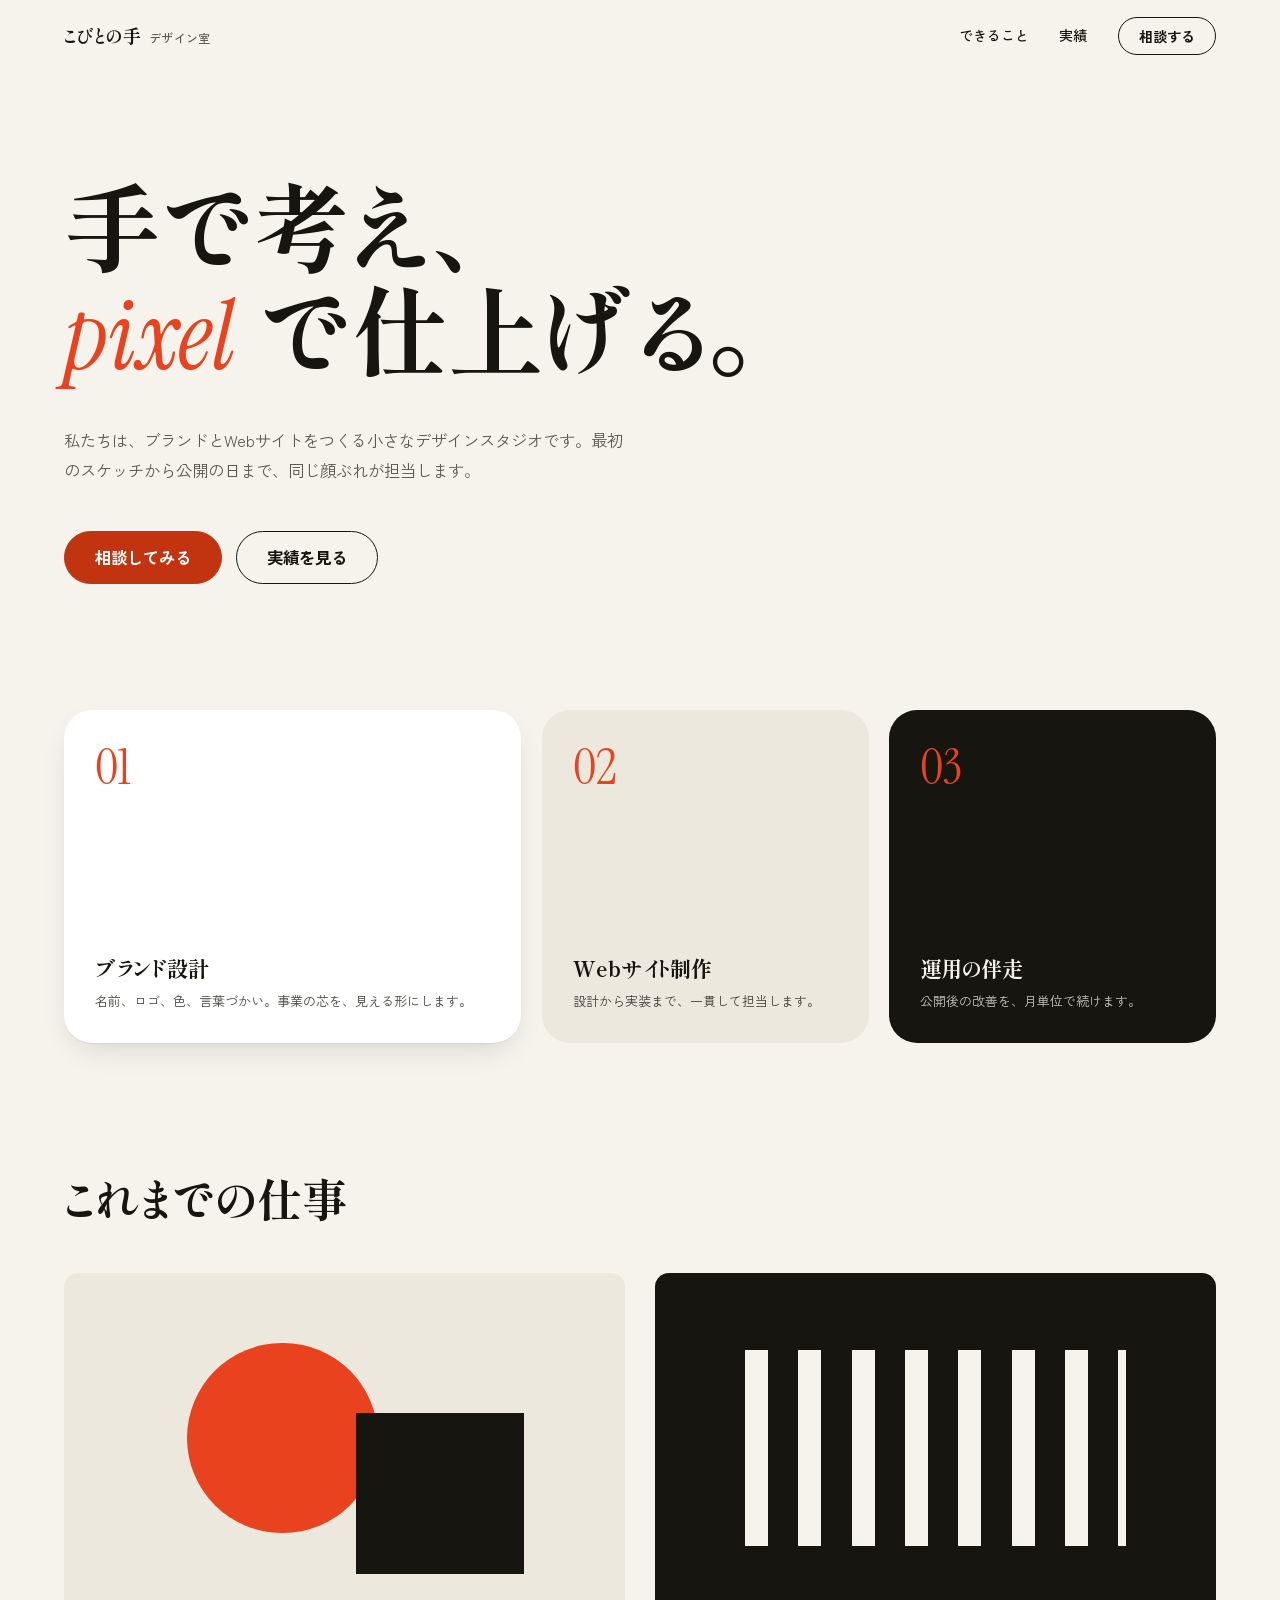
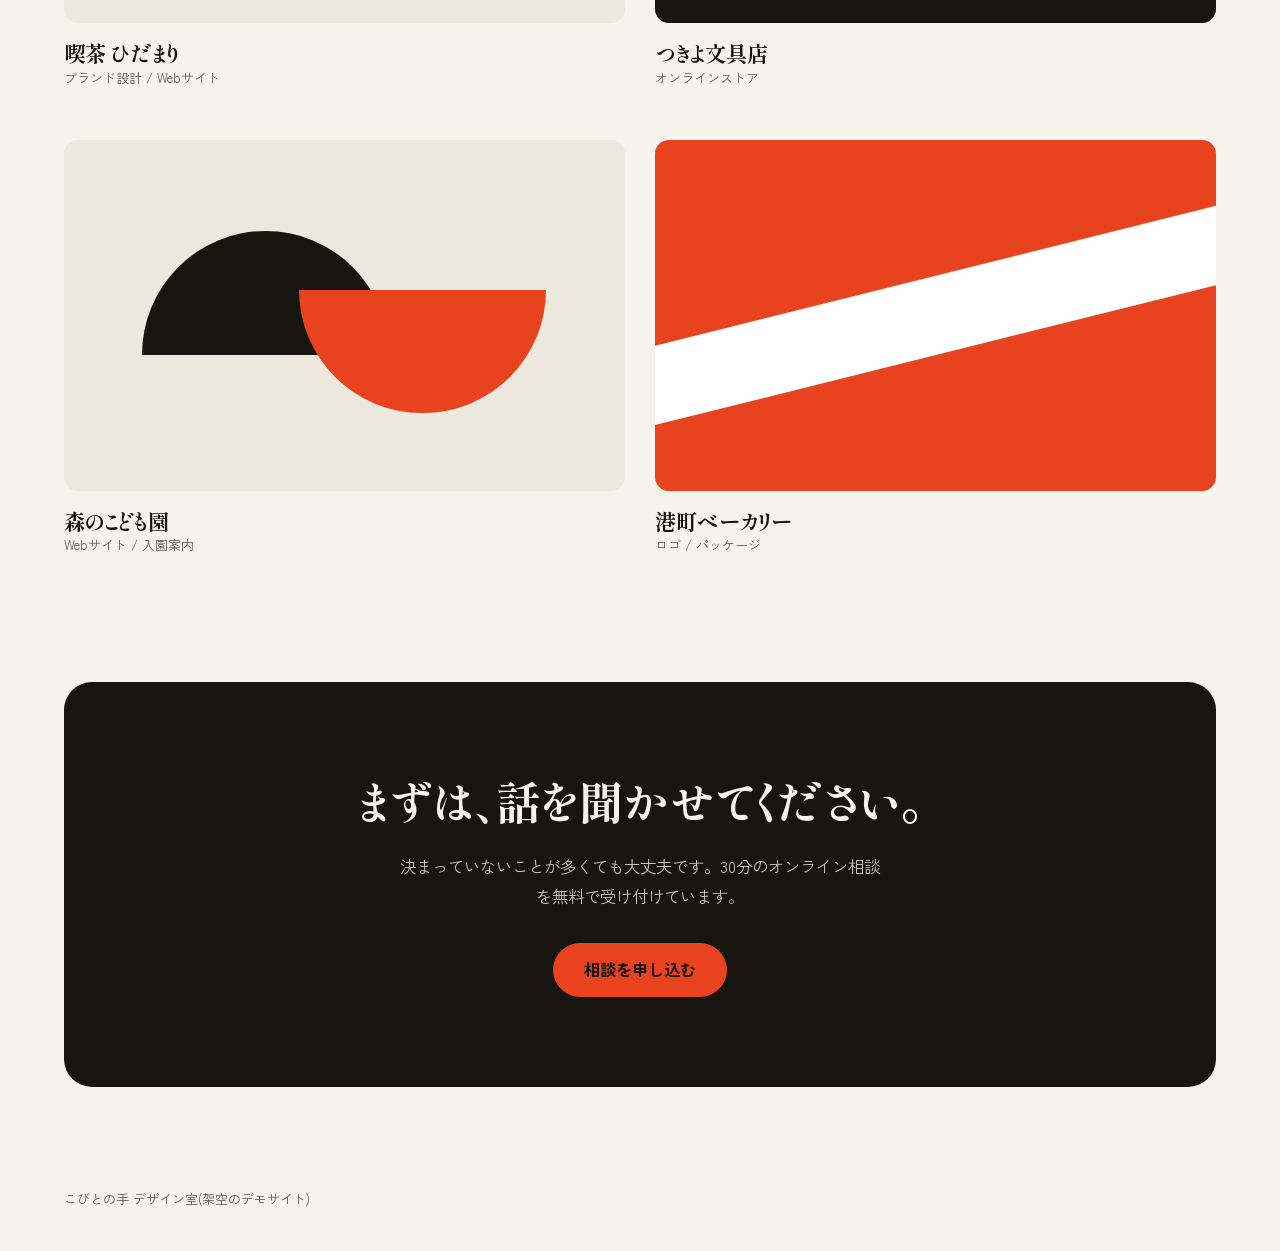
==== index.html @ e852f6d4 "案C フェーズ1・2: スクロールで組み上がる骨格と段階0〜5 - 完成サイトの実物を縮小して制作中の画面として見せる構造(#pin > #frame > #site) - 進行度から状態を計算する " ====
<!doctype html>
<html lang="ja">
<head>
<meta charset="utf-8">
<meta name="viewport" content="width=device-width, initial-scale=1">
<title>こびとの手 デザイン室</title>
<meta name="description" content="ブランドとWebサイトをつくる小さなデザインスタジオ(架空のデモサイト)。">
<script>
  /* 演出を行う環境では、起動までの一瞬に完成形が見えないよう隠す。3 秒で起動しなければ完成形を出す(COM-23) */
  (function () {
    var q = new URLSearchParams(location.search);
    if (q.get('motion') === 'reduce' || matchMedia('(prefers-reduced-motion: reduce)').matches) return;
    var d = document.documentElement;
    d.classList.add('boot');
    setTimeout(function () { d.classList.remove('boot'); }, 3000);
  })();
</script>
<link rel="preconnect" href="https://fonts.googleapis.com">
<link rel="preconnect" href="https://fonts.gstatic.com" crossorigin>
<link rel="stylesheet" href="https://fonts.googleapis.com/css2?family=Instrument+Serif:ital@0;1&family=Shippori+Mincho:wght@500;700&family=Zen+Kaku+Gothic+New:wght@400;500;700&display=swap">
<link rel="stylesheet" href="src/styles/tokens.css">
<link rel="stylesheet" href="src/styles/site.css">
<link rel="stylesheet" href="src/styles/tool.css">
<link rel="stylesheet" href="src/styles/build.css">
</head>
<body data-mode="static" data-theme="c">

<!-- ツール UI の背景(キャンバス)。完成サイトより奥 -->
<div id="tool-bg" aria-hidden="true"></div>

<!-- 完成サイト。演出中はこの実物を縮小して見せる -->
<div id="pin">
  <div id="frame">
    <div id="site">
      <header>
        <div class="wrap s-header" data-key="header">
          <a class="logo" href="#top">こびとの手<span>デザイン室</span></a>
          <nav aria-label="メイン">
            <a href="#features">できること</a>
            <a href="#works">実績</a>
            <a class="btn small" href="#contact">相談する</a>
          </nav>
        </div>
      </header>

      <main id="top">
        <section class="wrap s-hero">
          <h1 data-key="hero-title">手で考え、<br><em>pixel</em> で仕上げる。</h1>
          <p class="lead" data-key="hero-lead">私たちは、ブランドとWebサイトをつくる小さなデザインスタジオです。最初のスケッチから公開の日まで、同じ顔ぶれが担当します。</p>
          <div class="btns" data-key="hero-btns">
            <a class="btn primary" href="#contact">相談してみる</a>
            <a class="btn" href="#works">実績を見る</a>
          </div>
        </section>

        <section class="wrap s-features" id="features" aria-label="できること">
          <article class="card lift" data-key="card-1">
            <span class="num">01</span>
            <div><h2>ブランド設計</h2><p>名前、ロゴ、色、言葉づかい。事業の芯を、見える形にします。</p></div>
          </article>
          <article class="card" data-key="card-2">
            <span class="num">02</span>
            <div><h2>Webサイト制作</h2><p>設計から実装まで、一貫して担当します。</p></div>
          </article>
          <article class="card inv" data-key="card-3">
            <span class="num">03</span>
            <div><h2>運用の伴走</h2><p>公開後の改善を、月単位で続けます。</p></div>
          </article>
        </section>

        <section class="wrap s-works" id="works">
          <h2 class="sec-title" data-key="works-title">これまでの仕事</h2>
          <div class="works">
            <article class="work" data-key="work-1">
              <div class="thumb t1" role="img" aria-label="朱色の円と墨色の四角による図形"></div>
              <h3>喫茶 ひだまり</h3><p>ブランド設計 / Webサイト</p>
            </article>
            <article class="work" data-key="work-2">
              <div class="thumb t2" role="img" aria-label="墨色の地に並んだ紙色の縦線"></div>
              <h3>つきよ文具店</h3><p>オンラインストア</p>
            </article>
            <article class="work" data-key="work-3">
              <div class="thumb t3" role="img" aria-label="紙色の地に重なる二つの半円"></div>
              <h3>森のこども園</h3><p>Webサイト / 入園案内</p>
            </article>
            <article class="work" data-key="work-4">
              <div class="thumb t4" role="img" aria-label="朱色の地に斜めに置かれた白い帯"></div>
              <h3>港町ベーカリー</h3><p>ロゴ / パッケージ</p>
            </article>
          </div>
        </section>

        <section class="wrap s-contact" id="contact">
          <div class="contact" data-key="contact">
            <h2>まずは、話を聞かせてください。</h2>
            <p>決まっていないことが多くても大丈夫です。30分のオンライン相談を無料で受け付けています。</p>
            <a class="btn primary" href="mailto:hello@example.com">相談を申し込む</a>
          </div>
        </section>
      </main>

      <footer>
        <div class="wrap s-footer" data-key="footer">
          <span>こびとの手 デザイン室(架空のデモサイト)</span>
          <button type="button" id="replay">もう一度組み立てる</button>
        </div>
      </footer>
    </div>
  </div>
</div>

<!-- ツール UI。演出中だけ表示。操作と読み上げの対象から外す(COM-31) -->
<div id="tool" aria-hidden="true" inert>
  <div id="t-bar">
    <svg class="ico on" viewBox="0 0 16 16"><path d="M3 2l4 11 1.6-4.4L13 7z"/></svg>
    <svg class="ico" viewBox="0 0 16 16"><rect x="2.5" y="2.5" width="11" height="11" rx="1"/></svg>
    <svg class="ico" viewBox="0 0 16 16"><path d="M3 4h10M8 4v9"/></svg>
    <svg class="ico" viewBox="0 0 16 16"><path d="M3 12c3-8 7-8 10 0"/></svg>
    <span class="file">下書き / <b>トップページ</b></span>
    <span id="t-publish">公開</span>
  </div>
  <div id="t-layers"><p class="ptitle">レイヤー</p><div id="t-layer-list"></div></div>
  <div id="t-props">
    <p class="ptitle" id="t-name">—</p>
    <div class="prop"><span>幅</span><span id="t-w">—</span></div>
    <div class="prop"><span>高さ</span><span id="t-h">—</span></div>
    <div class="prop"><span>X</span><span id="t-x">—</span></div>
    <div class="prop"><span>Y</span><span id="t-y">—</span></div>
    <div class="prop"><span>塗り</span><span><i class="chip" id="t-chip"></i><span id="t-fill">—</span></span></div>
    <div class="prop"><span>角丸</span><span id="t-radius">—</span></div>
  </div>
  <div id="t-overlay">
    <span id="t-fname">トップページ</span>
    <div id="t-sel"><i class="h"></i><i class="h"></i><i class="h"></i><i class="h"></i><b id="t-dim"></b></div>
    <div id="t-pin"><span>ボタンをもう少し大きく</span></div>
  </div>
</div>

<!-- 進行の表示とスキップ。ここだけは演出中も操作できる -->
<div id="controls">
  <div class="ind" aria-hidden="true">
    <ol><li data-seg></li><li data-seg></li><li data-seg></li><li data-seg></li><li data-seg></li><li data-seg></li></ol>
    <span id="stage-name"></span>
  </div>
  <button type="button" id="skip">完成形を見る</button>
</div>

<script src="libs/gsap.min.js"></script>
<script src="libs/ScrollTrigger.min.js"></script>
<script type="module" src="src/main.js"></script>
</body>
</html>
---- src/styles/tokens.css ----
/* デザイントークン(SPEC-20)
 * 共通の値は :root、案ごとの値は [data-theme] に置く。
 * コントラスト比は SPEC-20 の表を参照。値を変えたら表も計算し直すこと。
 */
:root {
  /* 余白: 4px 刻み */
  --sp-1: 4px;  --sp-2: 8px;  --sp-3: 12px; --sp-4: 16px;
  --sp-6: 24px; --sp-8: 32px; --sp-12: 48px; --sp-16: 64px; --sp-24: 96px;

  /* 文字の大きさ: 画面幅 375px〜1440px の間で連続的に変わる */
  --fs-display: clamp(2.75rem, 1.4rem + 5.8vw, 6.5rem);
  --fs-h2:      clamp(1.75rem, 1.3rem + 1.9vw, 3rem);
  --fs-h3:      clamp(1.125rem, 1.05rem + 0.35vw, 1.375rem);
  --fs-body:    clamp(0.9375rem, 0.9rem + 0.16vw, 1.0625rem);
  --fs-small:   0.8125rem;
  --fs-tool:    0.75rem;      /* ツール UI は固定 12px */

  --lh-display: 1.08;
  --lh-heading: 1.3;
  --lh-body:    1.85;         /* 日本語の本文向けに広め */

  /* 動き */
  --dur-snap:    0.18s;       /* 選択枠、行の追加など、ツールの反応 */
  --dur-apply:   0.32s;       /* 色や配置が反映されるとき */
  --dur-publish: 0.9s;        /* 公開の切り替え(時間で動かす場合の目安) */
  --ease-snap:    cubic-bezier(0.2, 0.9, 0.3, 1);
  --ease-apply:   cubic-bezier(0.3, 0.7, 0.2, 1);
  --ease-publish: cubic-bezier(0.7, 0, 0.2, 1);

  /* カーソルの色(案 C のカーソル 3 人。白文字のラベルで 4.5:1 以上) */
  --cursor-a: #D63A18;
  --cursor-b: #2747F5;
  --cursor-c: #0B7F58;

  --font-tool: system-ui, -apple-system, "Hiragino Sans", "Noto Sans JP", sans-serif;
}

/* 案 C: 架空のデザインスタジオ。温かい紙の白 + 墨 + 朱 */
[data-theme="c"] {
  --paper:        #F6F3EC;
  --paper-2:      #ECE8DD;    /* カードなど一段沈めた面 */
  --ink:          #16150F;
  --ink-2:        #5C594F;    /* 補足の文字 */
  --line:         #DCD7CA;
  --accent:       #E8421F;    /* 図形と特大の文字専用(紙の上で 3.6:1) */
  --accent-text:  #C2330F;    /* 通常サイズの文字とボタンの地(5.0:1) */
  --on-accent:    #FFFFFF;

  --radius-s: 6px; --radius-m: 14px; --radius-l: 28px;
  --shadow-card: 0 1px 0 rgba(22, 21, 15, 0.06), 0 12px 32px -12px rgba(22, 21, 15, 0.18);

  --font-display-latin: "Instrument Serif", "Shippori Mincho", serif;
  --font-display: "Shippori Mincho", "Hiragino Mincho ProN", "Yu Mincho", serif;
  --font-body: "Zen Kaku Gothic New", "Hiragino Sans", "Yu Gothic", "Noto Sans JP", sans-serif;

  /* ツール UI(デザインツール風): 明るい中立色。完成サイトの紙色より冷たくして区別する */
  --tool-canvas:  #E7E6E2;
  --tool-dot:     #CFCDC6;
  --tool-panel:   #FFFFFF;
  --tool-line:    #E4E2DC;
  --tool-text:    #2B2A26;
  --tool-text-2:  #6B685F;
  --tool-select:  #2747F5;    /* 選択枠 */
}

/* 案 D+E: 架空の開発会社。冷たい白 + 墨 + コバルト。エディタは暗色 */
[data-theme="de"] {
  --paper:        #F4F6F8;
  --paper-2:      #E8ECF0;
  --ink:          #0E1116;
  --ink-2:        #535B66;
  --line:         #D5DAE0;
  --accent:       #2747F5;    /* 紙の上で 5.9:1。文字にも使える */
  --accent-text:  #2747F5;
  --on-accent:    #FFFFFF;
  --signal:       #C6F432;    /* 暗い面の上の強調専用 */

  --radius-s: 4px; --radius-m: 10px; --radius-l: 20px;
  --shadow-card: 0 0 0 1px rgba(14, 17, 22, 0.06), 0 16px 40px -16px rgba(14, 17, 22, 0.22);

  --font-display-latin: "IBM Plex Sans JP", "Hiragino Sans", sans-serif;
  --font-display: "IBM Plex Sans JP", "Hiragino Sans", "Yu Gothic", "Noto Sans JP", sans-serif;
  --font-body: "IBM Plex Sans JP", "Hiragino Sans", "Yu Gothic", "Noto Sans JP", sans-serif;
  --font-mono: "IBM Plex Mono", ui-monospace, "SF Mono", Menlo, monospace;

  /* ツール UI(チャットとエディタ): 暗色 */
  --tool-canvas:  #0A0C10;
  --tool-panel:   #161A21;    /* チャット */
  --tool-editor:  #0F1217;    /* エディタ */
  --tool-line:    #252B35;
  --tool-text:    #D7DCE3;
  --tool-text-2:  #8792A0;
  --tool-lineno:  #5B6470;    /* 行番号(装飾扱い) */

  /* コードの色分け(エディタの地の上ですべて 4.5:1 以上) */
  --syn-selector: #E7C9FF;
  --syn-property: #8FB8FF;
  --syn-value:    #C6F432;
  --syn-tag:      #FF8A70;
  --syn-punct:    #9AA4B1;
  --syn-comment:  #8792A0;
}
---- src/styles/site.css ----
/* 完成サイトの見た目(SPEC-20 4.1、6 章)。演出のための指定はここに書かない → build.css */
*, *::before, *::after { box-sizing: border-box; }
html { overflow-x: clip; -webkit-text-size-adjust: 100%; }
body { margin: 0; background: var(--paper); }
html.boot body[data-mode="static"] { visibility: hidden; }

#site {
  background: var(--paper);
  color: var(--ink);
  font-family: var(--font-body);
  font-size: var(--fs-body);
  line-height: var(--lh-body);
  font-feature-settings: "palt";
  overflow: hidden;
}
#site h1, #site h2, #site h3, #site p { margin: 0; }
#site a { color: inherit; text-decoration: none; }
.wrap { max-width: 1280px; margin: 0 auto; padding-inline: clamp(20px, 5vw, 72px); }

/* ヘッダー */
.s-header { display: flex; justify-content: space-between; align-items: center; height: 72px; }
.logo { font-family: var(--font-display); font-weight: 700; font-size: 1.125rem; letter-spacing: 0.02em; }
.logo span { font-family: var(--font-body); font-weight: 500; font-size: 0.75rem; margin-left: 0.6em; color: var(--ink-2); }
.s-header nav { display: flex; align-items: center; gap: clamp(16px, 2.4vw, 36px); font-size: 0.875rem; font-weight: 500; }

/* ボタン */
.btn {
  display: inline-flex; align-items: center; justify-content: center;
  font-family: var(--font-body); font-weight: 700; font-size: var(--fs-body); line-height: 1.2;
  padding: 16px 30px; border-radius: 999px; border: 1.5px solid var(--ink);
  background: transparent; color: var(--ink);
  transition: transform var(--dur-snap) var(--ease-snap), background-color var(--dur-snap), color var(--dur-snap);
}
.btn:hover { transform: translateY(-2px); background: var(--ink); color: var(--paper); }
#site .btn.primary { background: var(--accent-text); border-color: var(--accent-text); color: var(--on-accent); }
#site .btn.primary:hover { background: var(--ink); border-color: var(--ink); }
.btn.small { padding: 10px 20px; font-size: 0.875rem; }
#site a:focus-visible, #site button:focus-visible, #controls button:focus-visible { outline: 3px solid var(--accent); outline-offset: 3px; }

/* ヒーロー */
.s-hero { padding-top: clamp(56px, 11vh, 128px); padding-bottom: clamp(72px, 14vh, 160px); }
.s-hero h1 {
  font-family: var(--font-display); font-weight: 700;
  font-size: var(--fs-display); line-height: var(--lh-display); letter-spacing: -0.01em;
  width: fit-content; max-width: 100%;
}
.s-hero h1 em { font-family: var(--font-display-latin); font-style: italic; font-weight: 400; color: var(--accent); letter-spacing: 0; }
.lead { max-width: 34em; margin-top: clamp(24px, 4vh, 40px) !important; color: var(--ink-2); }
.btns { display: flex; flex-wrap: wrap; gap: 14px; margin-top: clamp(28px, 5vh, 48px); width: fit-content; }

/* 特徴カード: 幅をそろえない箱詰め */
.s-features { display: grid; grid-template-columns: 1.4fr 1fr 1fr; gap: clamp(12px, 1.6vw, 24px); }
.card {
  background: var(--paper-2); border-radius: var(--radius-l);
  padding: clamp(22px, 2.4vw, 36px); min-height: clamp(220px, 26vw, 340px);
  display: flex; flex-direction: column; justify-content: space-between; gap: 32px;
}
.card.lift { background: #FFFFFF; box-shadow: var(--shadow-card); }
.card.inv { background: var(--ink); color: var(--paper); }
.card h2 { font-family: var(--font-display); font-weight: 700; font-size: var(--fs-h3); line-height: var(--lh-heading); margin-bottom: 8px !important; }
.card p { font-size: var(--fs-small); line-height: 1.75; opacity: 0.78; }
.num { font-family: var(--font-display-latin); font-size: clamp(2.5rem, 4vw, 4rem); line-height: 1; color: var(--accent); }

/* 実績 */
.s-works { padding-top: clamp(88px, 14vh, 168px); }
.sec-title { font-family: var(--font-display); font-weight: 700; font-size: var(--fs-h2); line-height: var(--lh-heading); width: fit-content; }
.works { display: grid; grid-template-columns: 1fr 1fr; gap: clamp(28px, 4vw, 56px) clamp(16px, 2.4vw, 32px); margin-top: clamp(28px, 5vh, 56px); }
.work h3 { font-family: var(--font-display); font-weight: 700; font-size: var(--fs-h3); line-height: var(--lh-heading); margin-top: 16px !important; }
.work p { font-size: var(--fs-small); color: var(--ink-2); line-height: 1.7; }
.thumb { aspect-ratio: 16 / 10; border-radius: var(--radius-m); position: relative; overflow: hidden; background: var(--paper-2); }
.thumb::before, .thumb::after { content: ""; position: absolute; }
.t1::before { width: 34%; aspect-ratio: 1; border-radius: 50%; background: var(--accent); left: 22%; top: 20%; }
.t1::after { width: 30%; height: 46%; background: var(--ink); right: 18%; bottom: 14%; }
.t2 { background: var(--ink); }
.t2::before { inset: 22% 16%; background: repeating-linear-gradient(90deg, var(--paper) 0 6%, transparent 6% 14%); }
.t3::before { width: 44%; aspect-ratio: 2 / 1; border-radius: 999px 999px 0 0; background: var(--ink); left: 14%; top: 26%; }
.t3::after { width: 44%; aspect-ratio: 2 / 1; border-radius: 0 0 999px 999px; background: var(--accent); right: 14%; bottom: 22%; }
.t4 { background: var(--accent); }
.t4::before { width: 130%; height: 22%; background: #FFFFFF; left: -15%; top: 39%; transform: rotate(-14deg); }

/* 問い合わせ */
.s-contact { padding-top: clamp(88px, 14vh, 168px); padding-bottom: clamp(48px, 8vh, 96px); }
.contact {
  background: var(--ink); color: var(--paper); border-radius: var(--radius-l);
  padding: clamp(40px, 7vw, 104px) clamp(24px, 5vw, 80px);
  display: flex; flex-direction: column; align-items: center; text-align: center; gap: 20px;
}
.contact h2 { font-family: var(--font-display); font-weight: 700; font-size: var(--fs-h2); line-height: var(--lh-heading); }
.contact p { max-width: 30em; opacity: 0.78; }
#site .contact .btn.primary { margin-top: 12px; background: var(--accent); border-color: var(--accent); color: var(--ink); }
#site .contact .btn.primary:hover { background: var(--paper); border-color: var(--paper); }

/* フッター */
.s-footer { display: flex; justify-content: space-between; align-items: center; gap: 16px; flex-wrap: wrap; padding-block: 28px 40px; font-size: var(--fs-small); color: var(--ink-2); }
#replay { font: inherit; font-weight: 700; color: var(--ink); background: none; border: 0; border-bottom: 1.5px solid var(--ink); padding: 2px 0; cursor: pointer; }
body[data-mode="static"] #replay { display: none; }

@media (max-width: 767px) {
  .s-header nav a:not(.btn) { display: none; }
  .logo span { display: none; }
  .s-features { grid-template-columns: 1fr; }
  .card { min-height: 180px; }
  .works { grid-template-columns: 1fr; }
  .btn { padding: 14px 24px; }
}
@media (prefers-reduced-motion: reduce) { .btn { transition: none; } .btn:hover { transform: none; } }
---- src/styles/tool.css ----
/* ツール UI(デザインツール風)と、進行の表示。SPEC-20 4.1 */
#tool, #tool-bg { display: none; }
body[data-mode="build"] #tool, body[data-mode="build"] #tool-bg { display: block; }

#tool-bg {
  position: fixed; inset: 0; z-index: 0;
  background-color: var(--tool-canvas);
  background-image: radial-gradient(var(--tool-dot) 1px, transparent 1px);
  background-size: 16px 16px;
}
#tool {
  --tl: 200px; --tr: 220px; --tb: 44px;
  position: fixed; inset: 0; z-index: 2; pointer-events: none;
  font-family: var(--font-tool); font-size: var(--fs-tool); line-height: 1.5; color: var(--tool-text);
}
#t-bar {
  position: absolute; left: 0; right: 0; top: 0; height: var(--tb);
  background: var(--tool-panel); border-bottom: 1px solid var(--tool-line);
  display: flex; align-items: center; gap: 14px; padding: 0 12px; will-change: transform;
}
#t-bar .ico { width: 16px; height: 16px; stroke: var(--tool-text-2); fill: none; stroke-width: 1.5; flex: none; }
#t-bar .ico.on { stroke: var(--tool-select); }
#t-bar .file { margin: 0 auto; color: var(--tool-text-2); white-space: nowrap; }
#t-bar .file b { color: var(--tool-text); font-weight: 600; }
#t-publish {
  background: var(--tool-select); color: #fff; border-radius: 6px; padding: 5px 14px; font-weight: 600; white-space: nowrap;
  transition: transform var(--dur-snap) var(--ease-snap), background-color var(--dur-snap);
}
#t-publish.pressed { transform: scale(0.92); background: #1B34C4; }

#t-layers, #t-props {
  position: absolute; top: var(--tb); bottom: 0; background: var(--tool-panel); padding: 14px 12px; will-change: transform;
}
#t-layers { left: 0; width: var(--tl); border-right: 1px solid var(--tool-line); }
#t-props { right: 0; width: var(--tr); border-left: 1px solid var(--tool-line); }
.ptitle { color: var(--tool-text-2); font-size: 11px; margin: 0 0 8px; }
#t-name { color: var(--tool-text); font-weight: 600; font-size: 12px; }
.layer { padding: 5px 8px; border-radius: 4px; display: flex; gap: 7px; align-items: center; white-space: nowrap; }
.layer[hidden] { display: none; }
.layer::before { content: ""; width: 9px; height: 9px; border: 1.5px solid currentColor; border-radius: 2px; opacity: 0.55; flex: none; }
.layer.in { padding-left: 24px; }
.layer.sel { background: color-mix(in srgb, var(--tool-select) 12%, transparent); color: var(--tool-select); font-weight: 600; }
.prop { display: flex; justify-content: space-between; padding: 6px 0; border-bottom: 1px solid var(--tool-line); font-variant-numeric: tabular-nums; }
.prop > span:first-child { color: var(--tool-text-2); }
.chip { display: inline-block; width: 10px; height: 10px; border-radius: 2px; vertical-align: -1px; margin-right: 6px; box-shadow: 0 0 0 1px rgba(0, 0, 0, 0.12); }

#t-overlay { position: absolute; inset: 0; overflow: hidden; }
#t-fname { position: absolute; left: 0; top: 0; color: var(--tool-text-2); font-size: 11px; white-space: nowrap; will-change: transform; }
#t-sel { position: absolute; left: 0; top: 0; border: 1.5px solid var(--tool-select); visibility: hidden; will-change: transform, width, height; }
#t-sel .h { position: absolute; width: 7px; height: 7px; background: #fff; border: 1.5px solid var(--tool-select); }
#t-sel .h:nth-child(1) { left: -4.5px; top: -4.5px; }   #t-sel .h:nth-child(2) { right: -4.5px; top: -4.5px; }
#t-sel .h:nth-child(3) { left: -4.5px; bottom: -4.5px; } #t-sel .h:nth-child(4) { right: -4.5px; bottom: -4.5px; }
#t-dim {
  position: absolute; left: 50%; top: calc(100% + 7px); transform: translateX(-50%);
  background: var(--tool-select); color: #fff; font-weight: 600; font-size: 10px; padding: 2px 6px; border-radius: 3px; white-space: nowrap;
  font-variant-numeric: tabular-nums;
}

/* コメントピン(段階 4) */
#t-pin {
  position: absolute; left: 0; top: 0; width: 26px; height: 26px; border-radius: 50% 50% 50% 4px;
  background: #F2B705; box-shadow: 0 4px 12px -4px rgba(0, 0, 0, 0.4);
  opacity: 0; transition: opacity var(--dur-snap), background-color var(--dur-apply);
}
#t-pin span {
  position: absolute; left: 32px; top: -2px; background: #fff; color: var(--tool-text); padding: 6px 10px; border-radius: 8px;
  white-space: nowrap; box-shadow: 0 6px 20px -8px rgba(0, 0, 0, 0.35); transition: opacity var(--dur-snap);
}
#t-pin.on { opacity: 1; }
#t-pin.resolved { background: var(--cursor-c); }
#t-pin.resolved span { opacity: 0; }

/* カーソル */
.cur { position: absolute; left: 0; top: 0; color: var(--c); will-change: transform; visibility: hidden; }
.cur .arrow { width: 18px; height: 18px; fill: var(--c); stroke: #fff; stroke-width: 1.2; display: block; }
.cur .name {
  position: absolute; left: 14px; top: 14px; background: var(--c); color: #fff; font-weight: 600; font-size: 11px;
  padding: 3px 8px; border-radius: 3px 10px 10px 10px; white-space: nowrap;
}

/* 進行の表示とスキップ */
#controls {
  position: fixed; left: 50%; bottom: 18px; z-index: 3; transform: translateX(-50%);
  display: none; align-items: center; gap: 14px;
  background: rgba(22, 21, 15, 0.92); color: #F6F3EC; border-radius: 999px; padding: 8px 8px 8px 18px;
  font-family: var(--font-tool); font-size: 12px; line-height: 1.4; white-space: nowrap;
  box-shadow: 0 10px 30px -10px rgba(0, 0, 0, 0.5);
}
body[data-mode="build"] #controls { display: flex; }
#controls .ind { display: flex; align-items: center; gap: 12px; }
#controls ol { display: flex; gap: 4px; list-style: none; margin: 0; padding: 0; }
#controls li { width: 22px; height: 4px; border-radius: 2px; background: rgba(246, 243, 236, 0.25); overflow: hidden; position: relative; }
#controls li::after { content: ""; position: absolute; inset: 0; background: #F6F3EC; transform-origin: 0 50%; transform: scaleX(var(--f, 0)); }
#stage-name { min-width: 5.5em; }
#skip {
  font: inherit; font-weight: 700; color: #16150F; background: #F6F3EC; border: 0; border-radius: 999px; padding: 8px 16px; cursor: pointer;
}
#skip:hover { background: #fff; }

@media (max-width: 1023px) { #tool { --tl: 164px; --tr: 184px; } }
@media (max-width: 767px) {
  #tool { --tl: 0px; --tr: 0px; }
  #t-layers, #t-props { display: none; }
  #t-bar .ico:not(.on) { display: none; }
  #controls { bottom: 12px; gap: 10px; padding-left: 14px; }
  #controls li { width: 14px; }
}
---- src/styles/build.css ----
/* 演出中(body[data-mode="build"])だけ有効な指定。
 * 完成サイトの各要素は data-b で「どこまで組み上がったか」を持つ(SPEC-11 5 章)。
 *   hidden → box(灰色の箱) → text(文字) → color(色と画像) → final(角丸と影)
 * ここの色と角丸の値は src/c/state.js の定数(WF, WF2, INK, 角丸 3px)と一致させること(C-03)。
 */
body[data-mode="build"] { background: var(--tool-canvas); }
body[data-mode="build"] #pin { position: relative; z-index: 1; }
body[data-mode="build"] #frame {
  transform-origin: 0 0; will-change: transform;
  box-shadow: 0 0 0 1px rgba(0, 0, 0, 0.07), 0 30px 80px -30px rgba(0, 0, 0, 0.35);
}
body[data-mode="build"] #site { pointer-events: none; }   /* 公開まではリンクを押せない */

body[data-mode="build"] #site [data-key],
body[data-mode="build"] #site [data-key] * {
  transition: background-color var(--dur-apply) var(--ease-apply), color var(--dur-apply) var(--ease-apply),
    border-color var(--dur-apply) var(--ease-apply), border-radius var(--dur-apply) var(--ease-apply),
    box-shadow var(--dur-apply) var(--ease-apply), opacity var(--dur-snap) linear;
}

/* hidden: まだ置かれていない */
body[data-mode="build"] #site [data-b="hidden"] { visibility: hidden; }

/* box: 灰色の箱。--b で左上から右下へ広がる */
body[data-mode="build"] #site [data-b="box"] {
  background: #DAD7CF !important; color: transparent !important; border-color: transparent !important;
  border-radius: 3px !important; box-shadow: none !important;
  clip-path: inset(0 calc((1 - var(--b, 1)) * 100%) calc((1 - var(--b, 1)) * 100%) 0);
}
body[data-mode="build"] #site [data-b="box"] * { visibility: hidden !important; }

/* text: 文字が入る。色と角丸はまだ */
body[data-mode="build"] #site [data-b="text"] {
  color: #16150F !important; border-radius: 3px !important; box-shadow: none !important;
}
body[data-mode="build"] #site [data-b="text"]:not([data-surface]) { background: transparent !important; }
body[data-mode="build"] #site [data-b="text"][data-surface] { background: #E6E3DB !important; }
body[data-mode="build"] #site [data-b="text"] *:not(.ch) { color: inherit !important; opacity: 1 !important; }
body[data-mode="build"] #site [data-b="text"] .ch { color: inherit !important; }
body[data-mode="build"] #site [data-b="text"] .btn { background: #DAD7CF !important; border-color: transparent !important; border-radius: 3px !important; }
body[data-mode="build"] #site [data-b="text"] .thumb {
  border-radius: 3px !important;
  background: linear-gradient(to top right, transparent calc(50% - 1px), #C4C0B5 50%, transparent calc(50% + 1px)), #E6E3DB !important;
}
body[data-mode="build"] #site [data-b="text"] .thumb::before,
body[data-mode="build"] #site [data-b="text"] .thumb::after { opacity: 0; }

/* color: 色と画像が入る。角丸と影はまだ */
body[data-mode="build"] #site [data-b="color"],
body[data-mode="build"] #site [data-b="color"] .btn,
body[data-mode="build"] #site [data-b="color"] .thumb { border-radius: 3px !important; box-shadow: none !important; }

/* 見出しの 1 文字ずつの表示(C-11) */
body[data-mode="build"] #site .ch.off { opacity: 0; }
body[data-mode="build"] #site .ch { transition: none; }
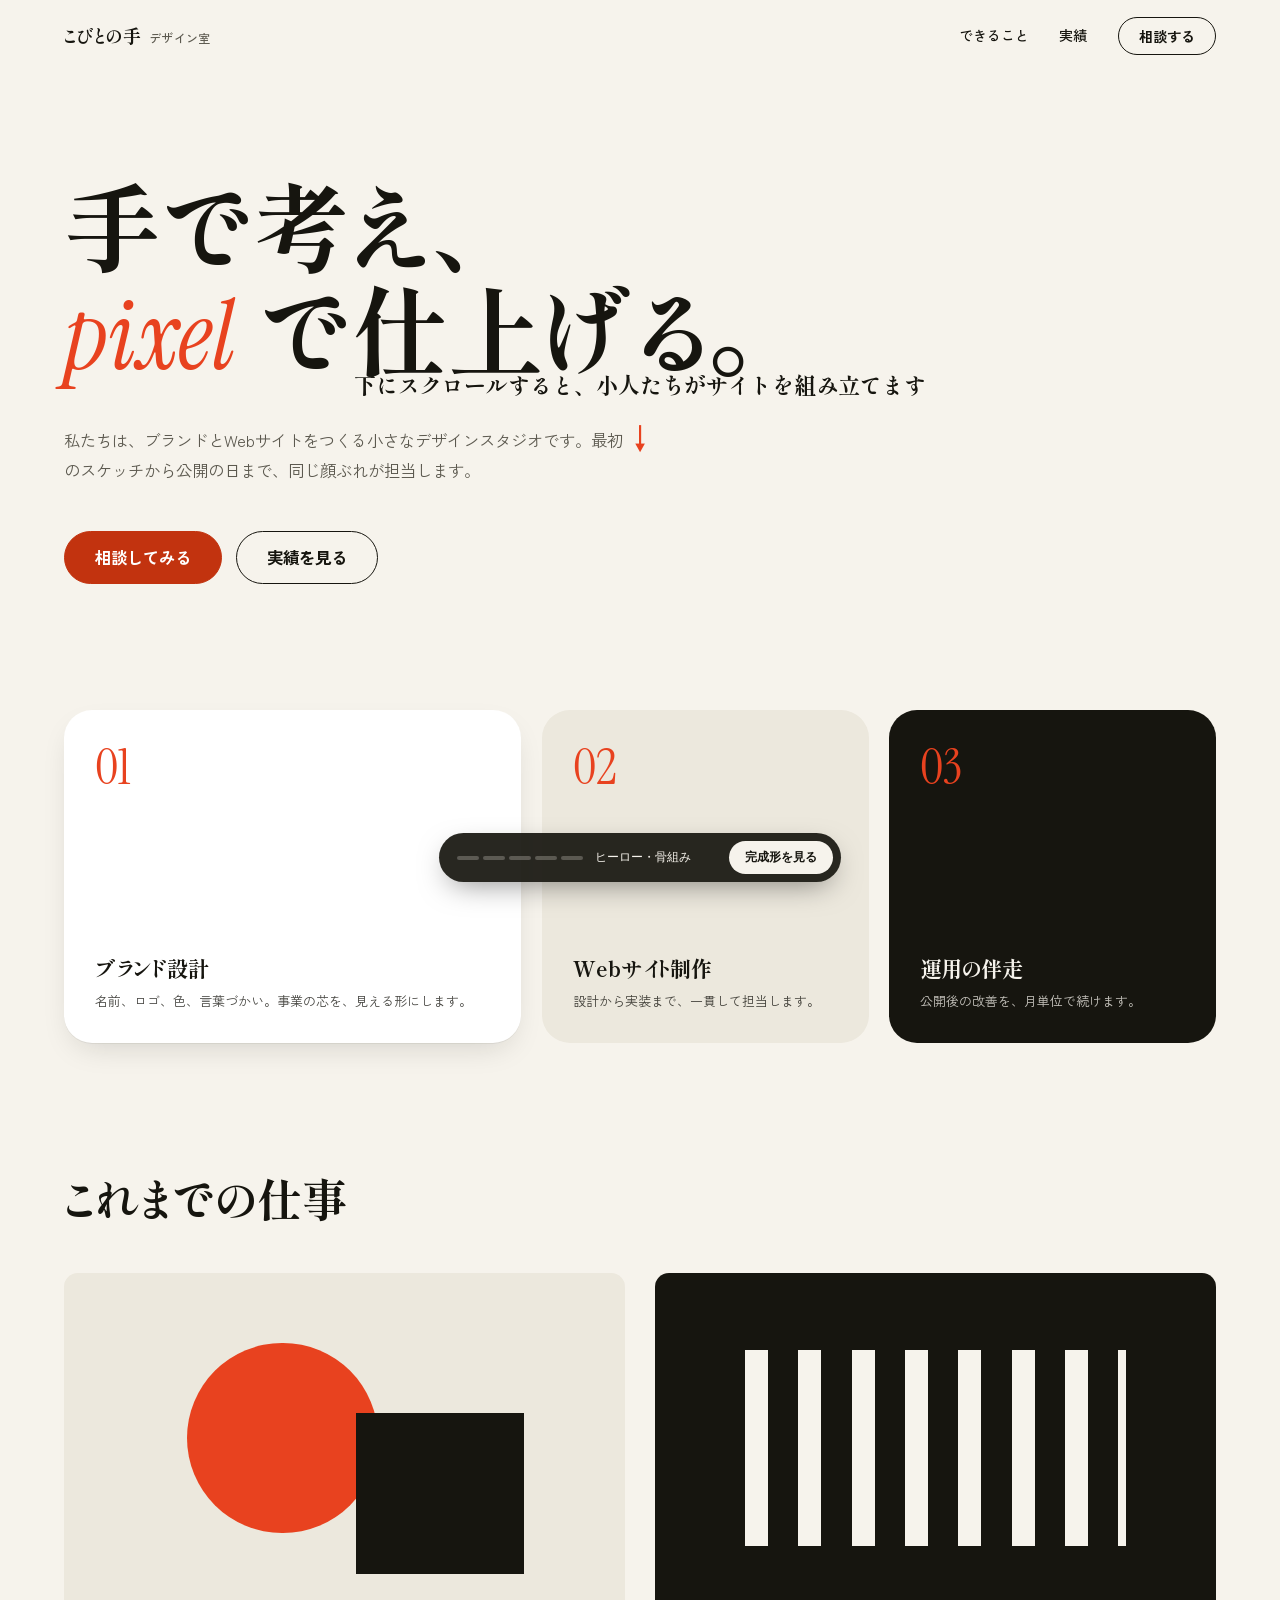
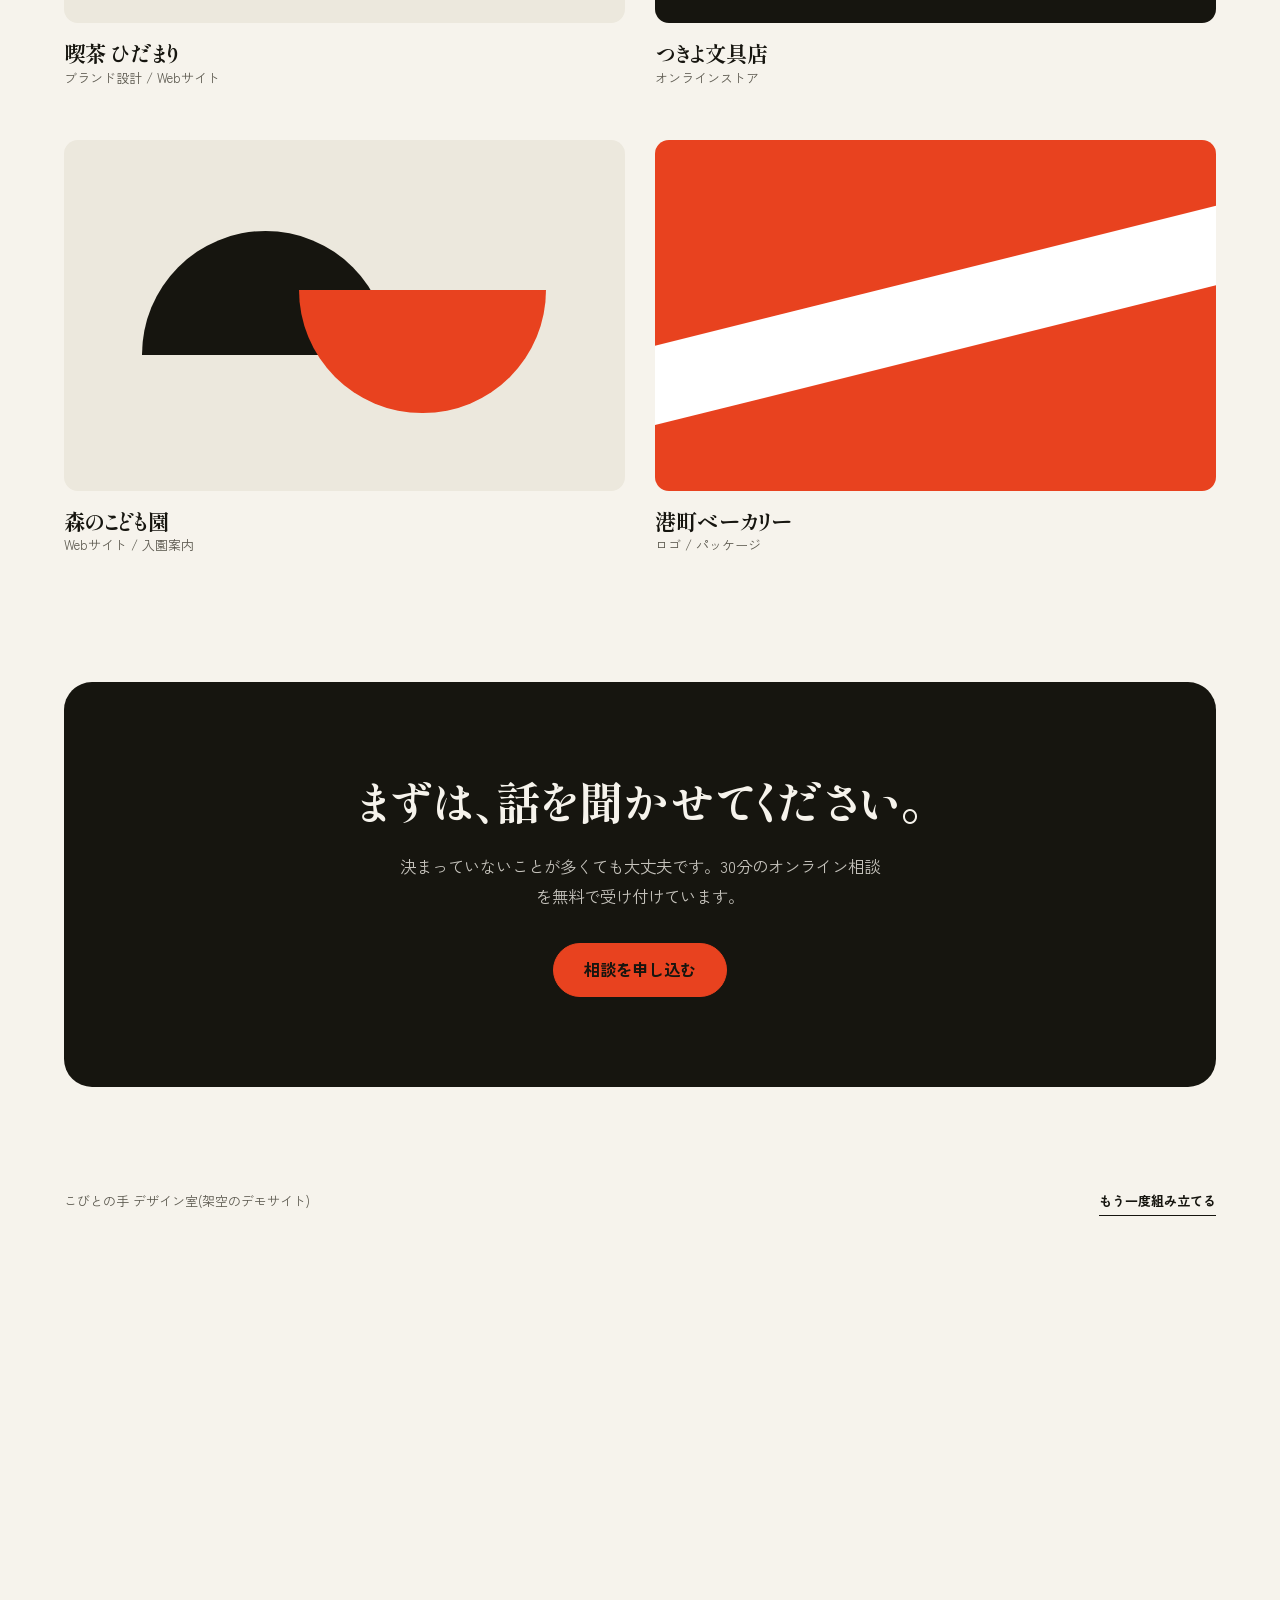
==== commit dc0f2984: "セクション固定方式に作り直し(SPEC-03) ページ全体を縮小して全セクションをまとめて進める方式は、段階ごとに ページを上下に往復する必要があった。セクションが画面に来たらページの 動きを止め、そ" ====
--- a/index.html
+++ b/index.html
@@ -4,6 +4,7 @@
 <meta charset="utf-8">
 <meta name="viewport" content="width=device-width, initial-scale=1">
 <title>こびとの手 デザイン室</title>
+<link rel="icon" href="data:image/svg+xml,%3Csvg xmlns='http://www.w3.org/2000/svg' viewBox='0 0 32 32'%3E%3Crect width='32' height='32' rx='7' fill='%2316150F'/%3E%3Ccircle cx='16' cy='18' r='7' fill='%23F6F3EC'/%3E%3Cpath d='M8 17a8 8 0 0 1 16 0z' fill='%23E8421F'/%3E%3C/svg%3E">
 <meta name="description" content="ブランドとWebサイトをつくる小さなデザインスタジオ(架空のデモサイト)。">
 <script>
   /* 演出を行う環境では、起動までの一瞬に完成形が見えないよう隠す。3 秒で起動しなければ完成形を出す(COM-23) */
@@ -20,15 +21,12 @@
 <link rel="stylesheet" href="https://fonts.googleapis.com/css2?family=Instrument+Serif:ital@0;1&family=Shippori+Mincho:wght@500;700&family=Zen+Kaku+Gothic+New:wght@400;500;700&display=swap">
 <link rel="stylesheet" href="src/styles/tokens.css">
 <link rel="stylesheet" href="src/styles/site.css">
-<link rel="stylesheet" href="src/styles/tool.css">
+<link rel="stylesheet" href="src/styles/ui.css">
 <link rel="stylesheet" href="src/styles/build.css">
 </head>
 <body data-mode="static" data-theme="c">
 
-<!-- ツール UI の背景(キャンバス)。完成サイトより奥 -->
-<div id="tool-bg" aria-hidden="true"></div>
-
-<!-- 完成サイト。演出中はこの実物を縮小して見せる -->
+<!-- 完成サイト。演出中は、場面ごとにページの動きを止めて、その場で組み立てる -->
 <div id="pin">
   <div id="frame">
     <div id="site">
@@ -45,7 +43,7 @@
 
       <main id="top">
         <section class="wrap s-hero">
-          <h1 data-key="hero-title">手で考え、<br><em>pixel</em> で仕上げる。</h1>
+          <h1 data-key="hero-title">手で考え、<br><em>pixel</em> で<span class="nb">仕上げる。</span></h1>
           <p class="lead" data-key="hero-lead">私たちは、ブランドとWebサイトをつくる小さなデザインスタジオです。最初のスケッチから公開の日まで、同じ顔ぶれが担当します。</p>
           <div class="btns" data-key="hero-btns">
             <a class="btn primary" href="#contact">相談してみる</a>
@@ -102,51 +100,28 @@
       <footer>
         <div class="wrap s-footer" data-key="footer">
           <span>こびとの手 デザイン室(架空のデモサイト)</span>
-          <button type="button" id="replay">もう一度組み立てる</button>
+          <span class="replay-wrap"><button type="button" id="replay">もう一度組み立てる</button></span>
         </div>
       </footer>
     </div>
   </div>
 </div>
 
-<!-- ツール UI。演出中だけ表示。操作と読み上げの対象から外す(COM-31) -->
-<div id="tool" aria-hidden="true" inert>
-  <div id="t-bar">
-    <svg class="ico on" viewBox="0 0 16 16"><path d="M3 2l4 11 1.6-4.4L13 7z"/></svg>
-    <svg class="ico" viewBox="0 0 16 16"><rect x="2.5" y="2.5" width="11" height="11" rx="1"/></svg>
-    <svg class="ico" viewBox="0 0 16 16"><path d="M3 4h10M8 4v9"/></svg>
-    <svg class="ico" viewBox="0 0 16 16"><path d="M3 12c3-8 7-8 10 0"/></svg>
-    <span class="file">下書き / <b>トップページ</b></span>
-    <span id="t-publish">公開</span>
-  </div>
-  <div id="t-layers"><p class="ptitle">レイヤー</p><div id="t-layer-list"></div></div>
-  <div id="t-props">
-    <p class="ptitle" id="t-name">—</p>
-    <div class="prop"><span>幅</span><span id="t-w">—</span></div>
-    <div class="prop"><span>高さ</span><span id="t-h">—</span></div>
-    <div class="prop"><span>X</span><span id="t-x">—</span></div>
-    <div class="prop"><span>Y</span><span id="t-y">—</span></div>
-    <div class="prop"><span>塗り</span><span><i class="chip" id="t-chip"></i><span id="t-fill">—</span></span></div>
-    <div class="prop"><span>角丸</span><span id="t-radius">—</span></div>
-  </div>
-  <div id="t-overlay">
-    <span id="t-fname">トップページ</span>
-    <div id="t-sel"><i class="h"></i><i class="h"></i><i class="h"></i><i class="h"></i><b id="t-dim"></b></div>
-    <div id="t-pin"><span>ボタンをもう少し大きく</span></div>
-  </div>
-</div>
+<!-- 小人。固定中だけ画面に入ってくる。操作と読み上げの対象から外す(COM-31) -->
+<div id="crew" aria-hidden="true"></div>
 
-<!-- 進行の表示とスキップ。ここだけは演出中も操作できる -->
+<!-- 先頭でだけ出す案内 -->
+<p id="hint"><span>下にスクロールすると、小人たちがサイトを組み立てます</span><i aria-hidden="true">↓</i></p>
+
+<!-- 進行の表示とスキップ -->
 <div id="controls">
   <div class="ind" aria-hidden="true">
-    <ol><li data-seg></li><li data-seg></li><li data-seg></li><li data-seg></li><li data-seg></li><li data-seg></li></ol>
+    <ol><li data-seg></li><li data-seg></li><li data-seg></li><li data-seg></li><li data-seg></li></ol>
     <span id="stage-name"></span>
   </div>
   <button type="button" id="skip">完成形を見る</button>
 </div>
 
-<script src="libs/gsap.min.js"></script>
-<script src="libs/ScrollTrigger.min.js"></script>
 <script type="module" src="src/main.js"></script>
 </body>
 </html>
--- a/src/styles/site.css
+++ b/src/styles/site.css
@@ -45,6 +45,7 @@
   width: fit-content; max-width: 100%;
 }
 .s-hero h1 em { font-family: var(--font-display-latin); font-style: italic; font-weight: 400; color: var(--accent); letter-spacing: 0; }
+.s-hero h1 .nb { white-space: nowrap; }   /* 狭い幅で「る。」だけが次の行に落ちないようにする */
 .lead { max-width: 34em; margin-top: clamp(24px, 4vh, 40px) !important; color: var(--ink-2); }
 .btns { display: flex; flex-wrap: wrap; gap: 14px; margin-top: clamp(28px, 5vh, 48px); width: fit-content; }
 
--- a/src/styles/ui.css
+++ b/src/styles/ui.css
@@ -0,0 +1,83 @@
+/* 演出のための UI: ページの固定、小人、案内、進行の表示(SPEC-03) */
+
+/* 固定中は、ページ全体を画面に貼り付ける。移動中は通常の流れに戻す */
+body[data-mode="build"] #frame { will-change: transform; }
+body[data-mode="build"] #frame.pinned { position: fixed; left: 0; right: 0; top: 0; }
+
+#crew, #hint, #controls { display: none; }
+
+/* 小人の層。画面に固定。操作を受け取らない */
+body[data-mode="build"] #crew { display: block; position: fixed; inset: 0; z-index: 2; pointer-events: none; overflow: hidden; }
+.worker { position: absolute; left: 0; top: 0; visibility: hidden; will-change: transform; transition: transform 0.12s linear; color: var(--c); }
+
+/* 小人(SPEC-20 4.1)。線画。ヘルメットだけ色を付ける */
+.kobito {
+  position: absolute; left: var(--kx, -18px); top: var(--ky, -42px); width: 36.5px; height: 42px; color: #16150F; overflow: visible;
+  /* 暗い面の上でも線が見えるよう、紙色の縁取りを付ける */
+  filter: drop-shadow(0 0 1px #F6F3EC) drop-shadow(0 0 1px #F6F3EC) drop-shadow(0 0 0.5px #F6F3EC);
+}
+.kobito g[data-pose] { display: none; }
+.kobito g[data-pose].on { display: inline; }
+.kobito .st, .kobito .drop { fill: none; stroke: currentColor; stroke-width: 1.8; stroke-linecap: round; stroke-linejoin: round; }
+.kobito .helmet { fill: var(--c, var(--cursor-a)); stroke: currentColor; stroke-width: 1.8; stroke-linejoin: round; }
+.kobito .face { fill: #F6F3EC; stroke: currentColor; stroke-width: 1.8; }
+.kobito .eye { fill: currentColor; }
+.kobito .prop { fill: #FFFFFF; stroke: currentColor; stroke-width: 1.8; stroke-linejoin: round; }
+.kobito .prop.fill { fill: var(--accent); }
+.kobito .drop { stroke: var(--accent); }
+.kobito[data-bare] .prop, .kobito[data-bare] .drop { display: none; }
+.kobito[data-flip] { scale: -1 1; }
+
+/* 動作ごとの立ち位置。原点は作業している点。歩く・手を振るは足元が原点 */
+.kobito[data-pose="pull"]  { --kx: -34px; --ky: -14px; scale: -1 1; }   /* 箱の内側から角を押し広げる */
+.kobito[data-pose="carry"] { --kx: 4px;   --ky: -43px; }                /* 文字の列の右端に立つ */
+.kobito[data-pose="put"]   { --kx: -42px; --ky: -30px; }
+
+/* 待機の動き(K-08): スクロールが止まっている間だけ */
+@keyframes k-bob { 0%, 100% { translate: 0 0; } 50% { translate: 0 -2px; } }
+body[data-idle] .worker .kobito { animation: k-bob 1.2s ease-in-out infinite; }
+body[data-idle] .worker[data-w="b"] .kobito { animation-delay: -0.4s; }
+body[data-idle] .worker[data-w="c"] .kobito { animation-delay: -0.8s; }
+
+/* 全場面が組み上がったあと、フッターで休憩している 1 人(K-07) */
+.replay-wrap { position: relative; display: inline-block; }
+.kobito.rest { display: none; --c: var(--cursor-a); left: -46px; top: auto; bottom: -9px; animation: k-bob 3s ease-in-out infinite; }
+body[data-complete] .kobito.rest { display: block; }
+
+/* 先頭でだけ出す案内(S-20) */
+body[data-mode="build"] #hint {
+  display: flex; flex-direction: column; align-items: center; gap: 10px;
+  position: fixed; left: 50%; top: 46%; transform: translate(-50%, -50%); z-index: 2; margin: 0; width: min(88vw, 30em);
+  font-family: var(--font-display); font-weight: 700; font-size: clamp(1rem, 0.9rem + 0.6vw, 1.375rem); line-height: 1.6;
+  color: var(--ink); text-align: center; pointer-events: none; transition: opacity 0.3s;
+}
+#hint i { font-style: normal; font-family: var(--font-body); font-size: 1.4em; color: var(--accent); animation: h-nudge 1.4s ease-in-out infinite; }
+@keyframes h-nudge { 0%, 100% { translate: 0 0; } 50% { translate: 0 8px; } }
+
+/* 進行の表示とスキップ(S-21、S-22) */
+body[data-mode="build"] #controls {
+  display: flex; align-items: center; gap: 14px;
+  position: fixed; left: 50%; bottom: 18px; z-index: 3; transform: translateX(-50%);
+  background: rgba(22, 21, 15, 0.92); color: #F6F3EC; border-radius: 999px; padding: 8px 8px 8px 18px;
+  font-family: var(--font-tool); font-size: 12px; line-height: 1.4; white-space: nowrap;
+  box-shadow: 0 10px 30px -10px rgba(0, 0, 0, 0.5);
+}
+#controls .ind { display: flex; align-items: center; gap: 12px; }
+#controls ol { display: flex; gap: 4px; list-style: none; margin: 0; padding: 0; }
+#controls li { width: 22px; height: 4px; border-radius: 2px; background: rgba(246, 243, 236, 0.25); overflow: hidden; position: relative; }
+#controls li::after { content: ""; position: absolute; inset: 0; background: #F6F3EC; transform-origin: 0 50%; transform: scaleX(var(--f, 0)); }
+#stage-name { min-width: 10em; }
+#skip { font: inherit; font-weight: 700; color: #16150F; background: #F6F3EC; border: 0; border-radius: 999px; padding: 8px 16px; cursor: pointer; }
+#skip:hover { background: #fff; }
+
+@media (max-width: 767px) {
+  .kobito { width: 26px; height: 30px; --kx: -13px; --ky: -30px; }
+  .kobito[data-pose="pull"]  { --kx: -25px; --ky: -10px; }
+  .kobito[data-pose="carry"] { --kx: 3px;   --ky: -31px; }
+  .kobito[data-pose="put"]   { --kx: -30px; --ky: -22px; }
+  .kobito.rest { left: -34px; bottom: -6px; }
+  body[data-mode="build"] #controls { bottom: 12px; gap: 8px; padding-left: 14px; }
+  #controls li { width: 12px; }
+  #stage-name { min-width: 8.5em; }
+}
+@media (prefers-reduced-motion: reduce) { #hint i, .kobito.rest { animation: none; } }
--- a/src/styles/build.css
+++ b/src/styles/build.css
@@ -1,21 +1,15 @@
 /* 演出中(body[data-mode="build"])だけ有効な指定。
  * 完成サイトの各要素は data-b で「どこまで組み上がったか」を持つ(SPEC-11 5 章)。
  *   hidden → box(灰色の箱) → text(文字) → color(色と画像) → final(角丸と影)
- * ここの色と角丸の値は src/c/state.js の定数(WF, WF2, INK, 角丸 3px)と一致させること(C-03)。
  */
-body[data-mode="build"] { background: var(--tool-canvas); }
-body[data-mode="build"] #pin { position: relative; z-index: 1; }
-body[data-mode="build"] #frame {
-  transform-origin: 0 0; will-change: transform;
-  box-shadow: 0 0 0 1px rgba(0, 0, 0, 0.07), 0 30px 80px -30px rgba(0, 0, 0, 0.35);
-}
-body[data-mode="build"] #site { pointer-events: none; }   /* 公開まではリンクを押せない */
+/* 完成した要素だけ操作できる(S-15) */
+body[data-mode="build"] #site [data-key]:not([data-b="final"]) { pointer-events: none; }
 
 body[data-mode="build"] #site [data-key],
 body[data-mode="build"] #site [data-key] * {
   transition: background-color var(--dur-apply) var(--ease-apply), color var(--dur-apply) var(--ease-apply),
     border-color var(--dur-apply) var(--ease-apply), border-radius var(--dur-apply) var(--ease-apply),
-    box-shadow var(--dur-apply) var(--ease-apply), opacity var(--dur-snap) linear;
+    box-shadow var(--dur-apply) var(--ease-apply), opacity var(--dur-snap) linear, clip-path 0.14s linear;
 }
 
 /* hidden: まだ置かれていない */
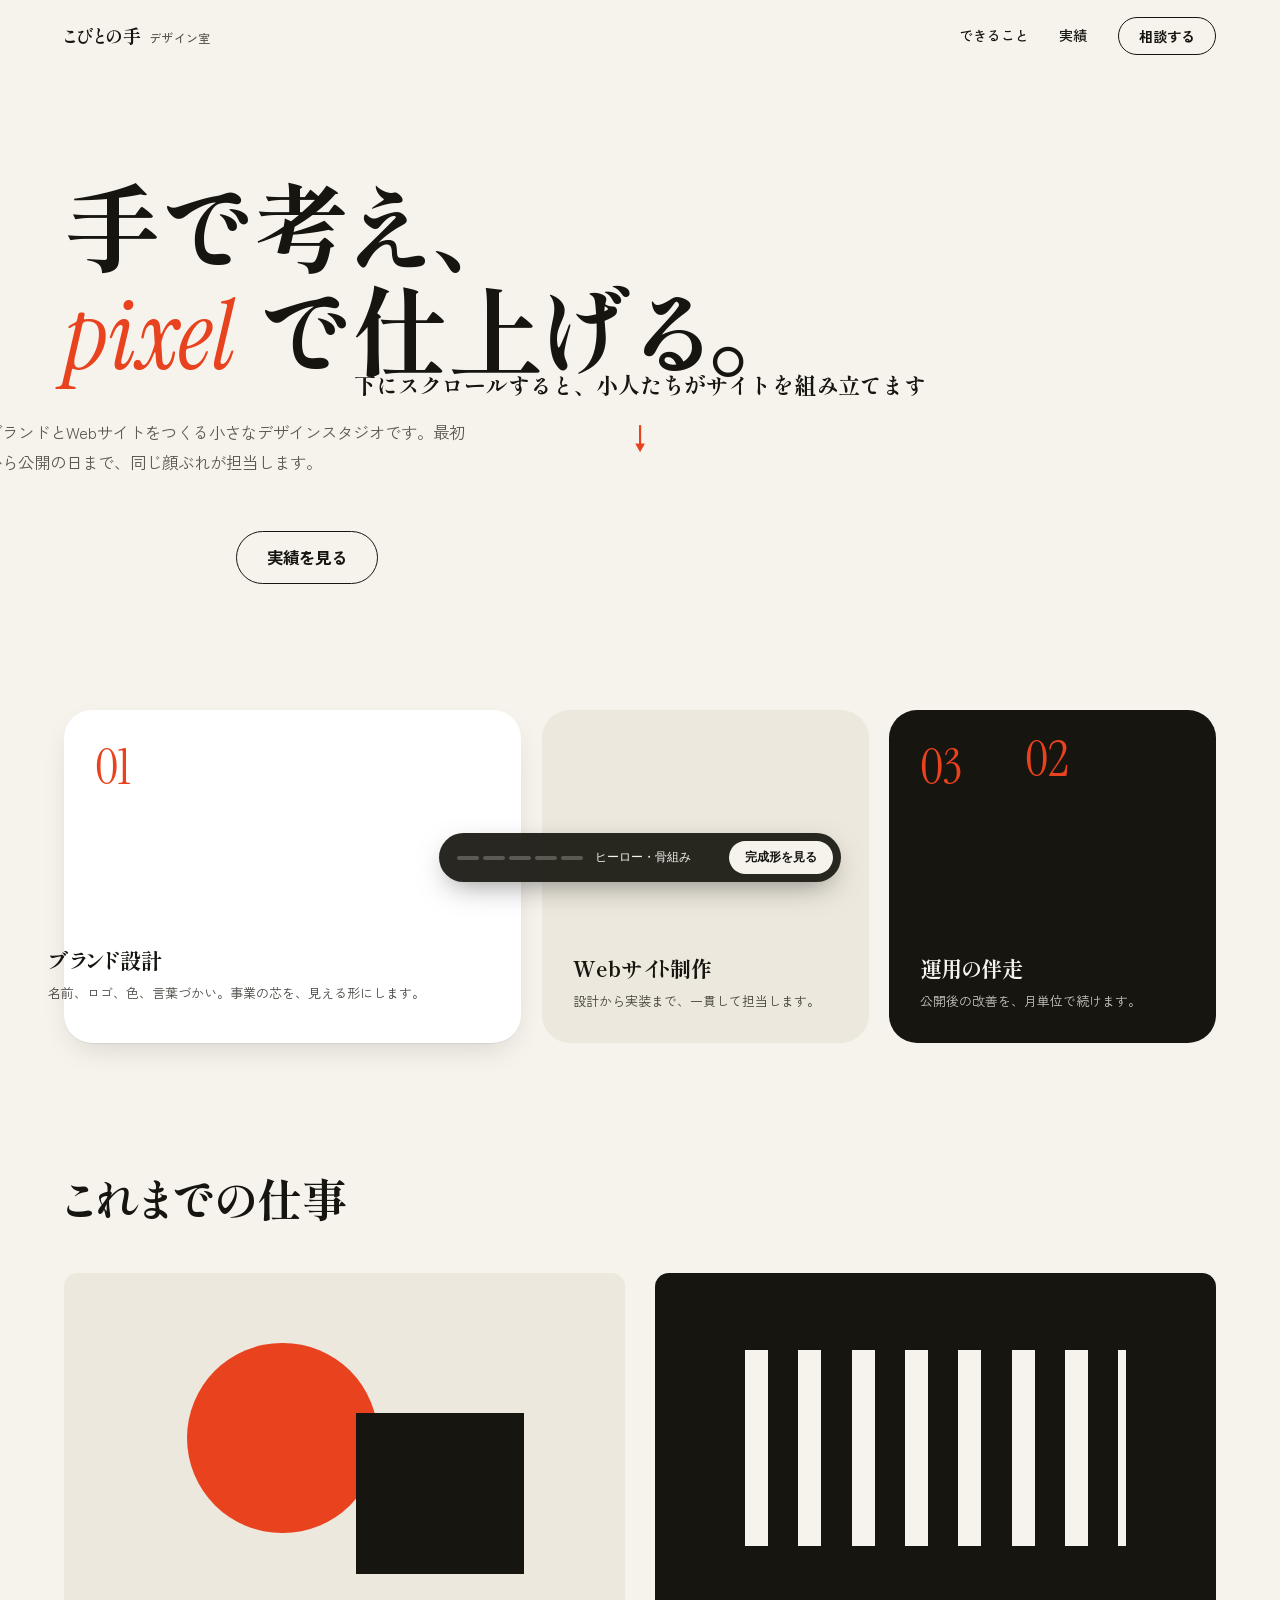
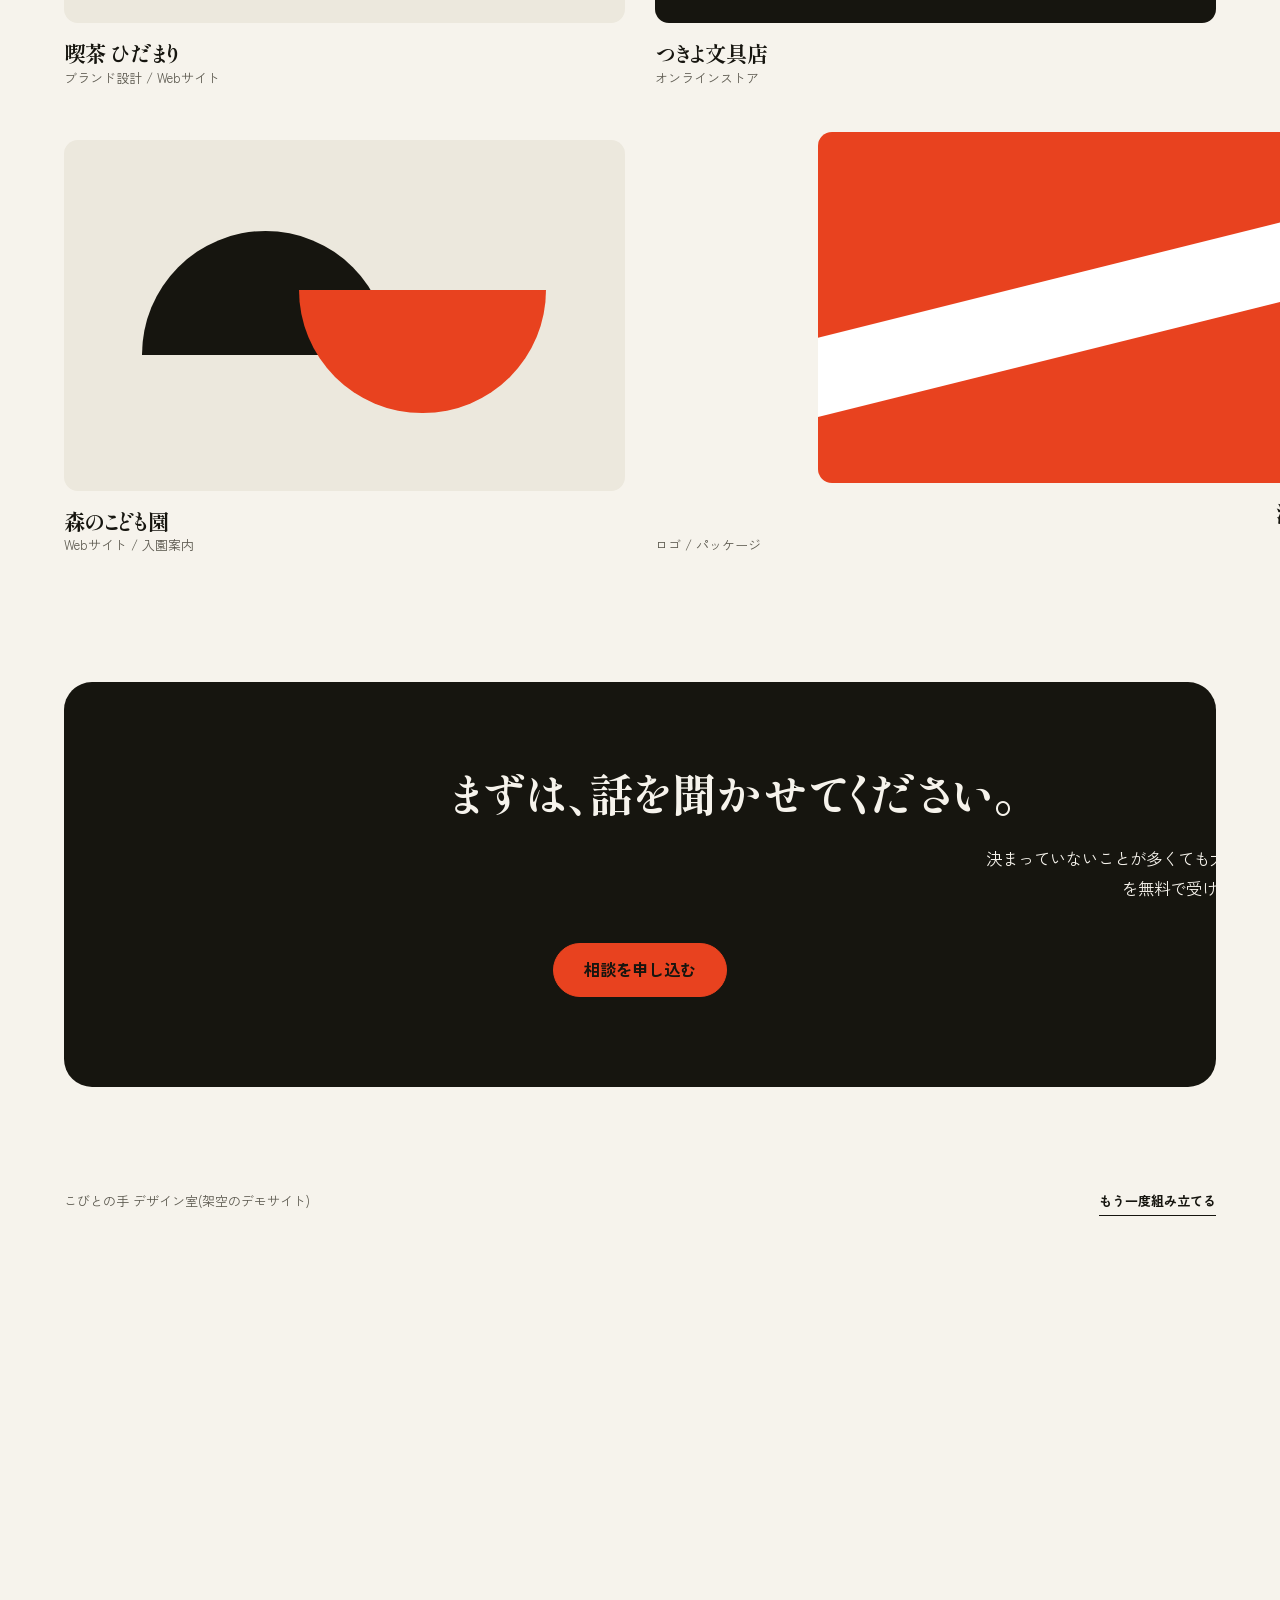
==== commit a957d17a: "小人が文字とパーツを運んで枠に置く演出に変更(SPEC-04) - 骨組みの工程は変えず、文字とパーツは画面の外から小人が運ぶ - 見出しは 1 文字ずつではなく、かたまりごとに運ぶ - 固定の長さを" ====
--- a/index.html
+++ b/index.html
@@ -32,8 +32,8 @@
     <div id="site">
       <header>
         <div class="wrap s-header" data-key="header">
-          <a class="logo" href="#top">こびとの手<span>デザイン室</span></a>
-          <nav aria-label="メイン">
+          <a class="logo" href="#top" data-part>こびとの手<span>デザイン室</span></a>
+          <nav aria-label="メイン" data-part>
             <a href="#features">できること</a>
             <a href="#works">実績</a>
             <a class="btn small" href="#contact">相談する</a>
@@ -43,64 +43,64 @@
 
       <main id="top">
         <section class="wrap s-hero">
-          <h1 data-key="hero-title">手で考え、<br><em>pixel</em> で<span class="nb">仕上げる。</span></h1>
-          <p class="lead" data-key="hero-lead">私たちは、ブランドとWebサイトをつくる小さなデザインスタジオです。最初のスケッチから公開の日まで、同じ顔ぶれが担当します。</p>
+          <h1 data-key="hero-title"><span data-part>手で考え、</span><br><span data-part><em>pixel</em> で</span><span class="nb" data-part>仕上げる。</span></h1>
+          <p class="lead" data-key="hero-lead"><span data-part>私たちは、ブランドとWebサイトをつくる小さなデザインスタジオです。最初のスケッチから公開の日まで、同じ顔ぶれが担当します。</span></p>
           <div class="btns" data-key="hero-btns">
-            <a class="btn primary" href="#contact">相談してみる</a>
-            <a class="btn" href="#works">実績を見る</a>
+            <a class="btn primary" href="#contact" data-part>相談してみる</a>
+            <a class="btn" href="#works" data-part>実績を見る</a>
           </div>
         </section>
 
         <section class="wrap s-features" id="features" aria-label="できること">
           <article class="card lift" data-key="card-1">
-            <span class="num">01</span>
-            <div><h2>ブランド設計</h2><p>名前、ロゴ、色、言葉づかい。事業の芯を、見える形にします。</p></div>
+            <span class="num" data-part>01</span>
+            <div data-part><h2>ブランド設計</h2><p>名前、ロゴ、色、言葉づかい。事業の芯を、見える形にします。</p></div>
           </article>
           <article class="card" data-key="card-2">
-            <span class="num">02</span>
-            <div><h2>Webサイト制作</h2><p>設計から実装まで、一貫して担当します。</p></div>
+            <span class="num" data-part>02</span>
+            <div data-part><h2>Webサイト制作</h2><p>設計から実装まで、一貫して担当します。</p></div>
           </article>
           <article class="card inv" data-key="card-3">
-            <span class="num">03</span>
-            <div><h2>運用の伴走</h2><p>公開後の改善を、月単位で続けます。</p></div>
+            <span class="num" data-part>03</span>
+            <div data-part><h2>運用の伴走</h2><p>公開後の改善を、月単位で続けます。</p></div>
           </article>
         </section>
 
         <section class="wrap s-works" id="works">
-          <h2 class="sec-title" data-key="works-title">これまでの仕事</h2>
+          <h2 class="sec-title" data-key="works-title"><span data-part>これまでの仕事</span></h2>
           <div class="works">
             <article class="work" data-key="work-1">
-              <div class="thumb t1" role="img" aria-label="朱色の円と墨色の四角による図形"></div>
-              <h3>喫茶 ひだまり</h3><p>ブランド設計 / Webサイト</p>
+              <div class="thumb t1" data-part role="img" aria-label="朱色の円と墨色の四角による図形"></div>
+              <h3 data-part>喫茶 ひだまり</h3><p data-part>ブランド設計 / Webサイト</p>
             </article>
             <article class="work" data-key="work-2">
-              <div class="thumb t2" role="img" aria-label="墨色の地に並んだ紙色の縦線"></div>
-              <h3>つきよ文具店</h3><p>オンラインストア</p>
+              <div class="thumb t2" data-part role="img" aria-label="墨色の地に並んだ紙色の縦線"></div>
+              <h3 data-part>つきよ文具店</h3><p data-part>オンラインストア</p>
             </article>
             <article class="work" data-key="work-3">
-              <div class="thumb t3" role="img" aria-label="紙色の地に重なる二つの半円"></div>
-              <h3>森のこども園</h3><p>Webサイト / 入園案内</p>
+              <div class="thumb t3" data-part role="img" aria-label="紙色の地に重なる二つの半円"></div>
+              <h3 data-part>森のこども園</h3><p data-part>Webサイト / 入園案内</p>
             </article>
             <article class="work" data-key="work-4">
-              <div class="thumb t4" role="img" aria-label="朱色の地に斜めに置かれた白い帯"></div>
-              <h3>港町ベーカリー</h3><p>ロゴ / パッケージ</p>
+              <div class="thumb t4" data-part role="img" aria-label="朱色の地に斜めに置かれた白い帯"></div>
+              <h3 data-part>港町ベーカリー</h3><p data-part>ロゴ / パッケージ</p>
             </article>
           </div>
         </section>
 
         <section class="wrap s-contact" id="contact">
           <div class="contact" data-key="contact">
-            <h2>まずは、話を聞かせてください。</h2>
-            <p>決まっていないことが多くても大丈夫です。30分のオンライン相談を無料で受け付けています。</p>
-            <a class="btn primary" href="mailto:hello@example.com">相談を申し込む</a>
+            <h2 data-part>まずは、話を聞かせてください。</h2>
+            <p data-part>決まっていないことが多くても大丈夫です。30分のオンライン相談を無料で受け付けています。</p>
+            <a class="btn primary" href="mailto:hello@example.com" data-part>相談を申し込む</a>
           </div>
         </section>
       </main>
 
       <footer>
         <div class="wrap s-footer" data-key="footer">
-          <span>こびとの手 デザイン室(架空のデモサイト)</span>
-          <span class="replay-wrap"><button type="button" id="replay">もう一度組み立てる</button></span>
+          <span data-part>こびとの手 デザイン室(架空のデモサイト)</span>
+          <span class="replay-wrap" data-part><button type="button" id="replay">もう一度組み立てる</button></span>
         </div>
       </footer>
     </div>
--- a/src/styles/site.css
+++ b/src/styles/site.css
@@ -12,6 +12,7 @@
   line-height: var(--lh-body);
   font-feature-settings: "palt";
   overflow: hidden;
+  position: relative;
 }
 #site h1, #site h2, #site h3, #site p { margin: 0; }
 #site a { color: inherit; text-decoration: none; }
@@ -45,6 +46,9 @@
   width: fit-content; max-width: 100%;
 }
 .s-hero h1 em { font-family: var(--font-display-latin); font-style: italic; font-weight: 400; color: var(--accent); letter-spacing: 0; }
+/* 見出しのかたまり、説明文、節の見出し。演出ではこの単位で運ぶので、transform が効く箱にしておく */
+.s-hero h1 [data-part] { display: inline-block; }
+.lead > [data-part], .sec-title > [data-part] { display: block; }
 .s-hero h1 .nb { white-space: nowrap; }   /* 狭い幅で「る。」だけが次の行に落ちないようにする */
 .lead { max-width: 34em; margin-top: clamp(24px, 4vh, 40px) !important; color: var(--ink-2); }
 .btns { display: flex; flex-wrap: wrap; gap: 14px; margin-top: clamp(28px, 5vh, 48px); width: fit-content; }
@@ -68,6 +72,7 @@
 .works { display: grid; grid-template-columns: 1fr 1fr; gap: clamp(28px, 4vw, 56px) clamp(16px, 2.4vw, 32px); margin-top: clamp(28px, 5vh, 56px); }
 .work h3 { font-family: var(--font-display); font-weight: 700; font-size: var(--fs-h3); line-height: var(--lh-heading); margin-top: 16px !important; }
 .work p { font-size: var(--fs-small); color: var(--ink-2); line-height: 1.7; }
+.work h3, .work p { width: fit-content; }   /* 演出で小人が文字の真下に入れるよう、箱を文字の幅にする */
 .thumb { aspect-ratio: 16 / 10; border-radius: var(--radius-m); position: relative; overflow: hidden; background: var(--paper-2); }
 .thumb::before, .thumb::after { content: ""; position: absolute; }
 .t1::before { width: 34%; aspect-ratio: 1; border-radius: 50%; background: var(--accent); left: 22%; top: 20%; }
--- a/src/styles/ui.css
+++ b/src/styles/ui.css
@@ -30,7 +30,7 @@
 
 /* 動作ごとの立ち位置。原点は作業している点。歩く・手を振るは足元が原点 */
 .kobito[data-pose="pull"]  { --kx: -34px; --ky: -14px; scale: -1 1; }   /* 箱の内側から角を押し広げる */
-.kobito[data-pose="carry"] { --kx: 4px;   --ky: -43px; }                /* 文字の列の右端に立つ */
+/* carry は足元が原点。両手を上げた先(小人の上端)が、運んでいるパーツの下の辺に届く */
 .kobito[data-pose="put"]   { --kx: -42px; --ky: -30px; }
 
 /* 待機の動き(K-08): スクロールが止まっている間だけ */
@@ -73,7 +73,6 @@
 @media (max-width: 767px) {
   .kobito { width: 26px; height: 30px; --kx: -13px; --ky: -30px; }
   .kobito[data-pose="pull"]  { --kx: -25px; --ky: -10px; }
-  .kobito[data-pose="carry"] { --kx: 3px;   --ky: -31px; }
   .kobito[data-pose="put"]   { --kx: -30px; --ky: -22px; }
   .kobito.rest { left: -34px; bottom: -6px; }
   body[data-mode="build"] #controls { bottom: 12px; gap: 8px; padding-left: 14px; }
--- a/src/styles/build.css
+++ b/src/styles/build.css
@@ -1,6 +1,7 @@
 /* 演出中(body[data-mode="build"])だけ有効な指定。
  * 完成サイトの各要素は data-b で「どこまで組み上がったか」を持つ(SPEC-11 5 章)。
- *   hidden → box(灰色の箱) → text(文字) → color(色と画像) → final(角丸と影)
+ *   hidden → box(灰色の箱) → text(枠にパーツが運ばれる) → color(色) → final(角丸と影)
+ * パーツ(data-part)は、小人が運んでいる間 transform でずらす(SPEC-04)
  */
 /* 完成した要素だけ操作できる(S-15) */
 body[data-mode="build"] #site [data-key]:not([data-b="final"]) { pointer-events: none; }
@@ -10,6 +11,12 @@
   transition: background-color var(--dur-apply) var(--ease-apply), color var(--dur-apply) var(--ease-apply),
     border-color var(--dur-apply) var(--ease-apply), border-radius var(--dur-apply) var(--ease-apply),
     box-shadow var(--dur-apply) var(--ease-apply), opacity var(--dur-snap) linear, clip-path 0.14s linear;
+}
+
+/* パーツは小人と同じ速さで動かす(P-03) */
+body[data-mode="build"] #site [data-part] {
+  transition: transform 0.12s linear, background-color var(--dur-apply) var(--ease-apply), color var(--dur-apply) var(--ease-apply),
+    border-color var(--dur-apply) var(--ease-apply), border-radius var(--dur-apply) var(--ease-apply), box-shadow var(--dur-apply) var(--ease-apply);
 }
 
 /* hidden: まだ置かれていない */
@@ -23,27 +30,18 @@
 }
 body[data-mode="build"] #site [data-b="box"] * { visibility: hidden !important; }
 
-/* text: 文字が入る。色と角丸はまだ */
+/* text: パーツが運ばれてくる。置き場には枠が見えている(P-08)。色と角丸はまだ */
 body[data-mode="build"] #site [data-b="text"] {
   color: #16150F !important; border-radius: 3px !important; box-shadow: none !important;
 }
-body[data-mode="build"] #site [data-b="text"]:not([data-surface]) { background: transparent !important; }
+body[data-mode="build"] #site [data-b="text"]:not([data-surface]) { background: transparent !important; outline: 1.5px dashed #C4C0B5; outline-offset: 5px; }
 body[data-mode="build"] #site [data-b="text"][data-surface] { background: #E6E3DB !important; }
-body[data-mode="build"] #site [data-b="text"] *:not(.ch) { color: inherit !important; opacity: 1 !important; }
-body[data-mode="build"] #site [data-b="text"] .ch { color: inherit !important; }
+body[data-mode="build"] #site [data-b="text"] * { color: inherit !important; opacity: 1 !important; }
 body[data-mode="build"] #site [data-b="text"] .btn { background: #DAD7CF !important; border-color: transparent !important; border-radius: 3px !important; }
-body[data-mode="build"] #site [data-b="text"] .thumb {
-  border-radius: 3px !important;
-  background: linear-gradient(to top right, transparent calc(50% - 1px), #C4C0B5 50%, transparent calc(50% + 1px)), #E6E3DB !important;
-}
-body[data-mode="build"] #site [data-b="text"] .thumb::before,
-body[data-mode="build"] #site [data-b="text"] .thumb::after { opacity: 0; }
+body[data-mode="build"] #site [data-b="text"] .thumb { border-radius: 3px !important; }   /* 画像は絵が入った状態で運ぶ(P-10) */
 
-/* color: 色と画像が入る。角丸と影はまだ */
+/* color: 色が入る。角丸と影はまだ */
 body[data-mode="build"] #site [data-b="color"],
 body[data-mode="build"] #site [data-b="color"] .btn,
 body[data-mode="build"] #site [data-b="color"] .thumb { border-radius: 3px !important; box-shadow: none !important; }
 
-/* 見出しの 1 文字ずつの表示(C-11) */
-body[data-mode="build"] #site .ch.off { opacity: 0; }
-body[data-mode="build"] #site .ch { transition: none; }
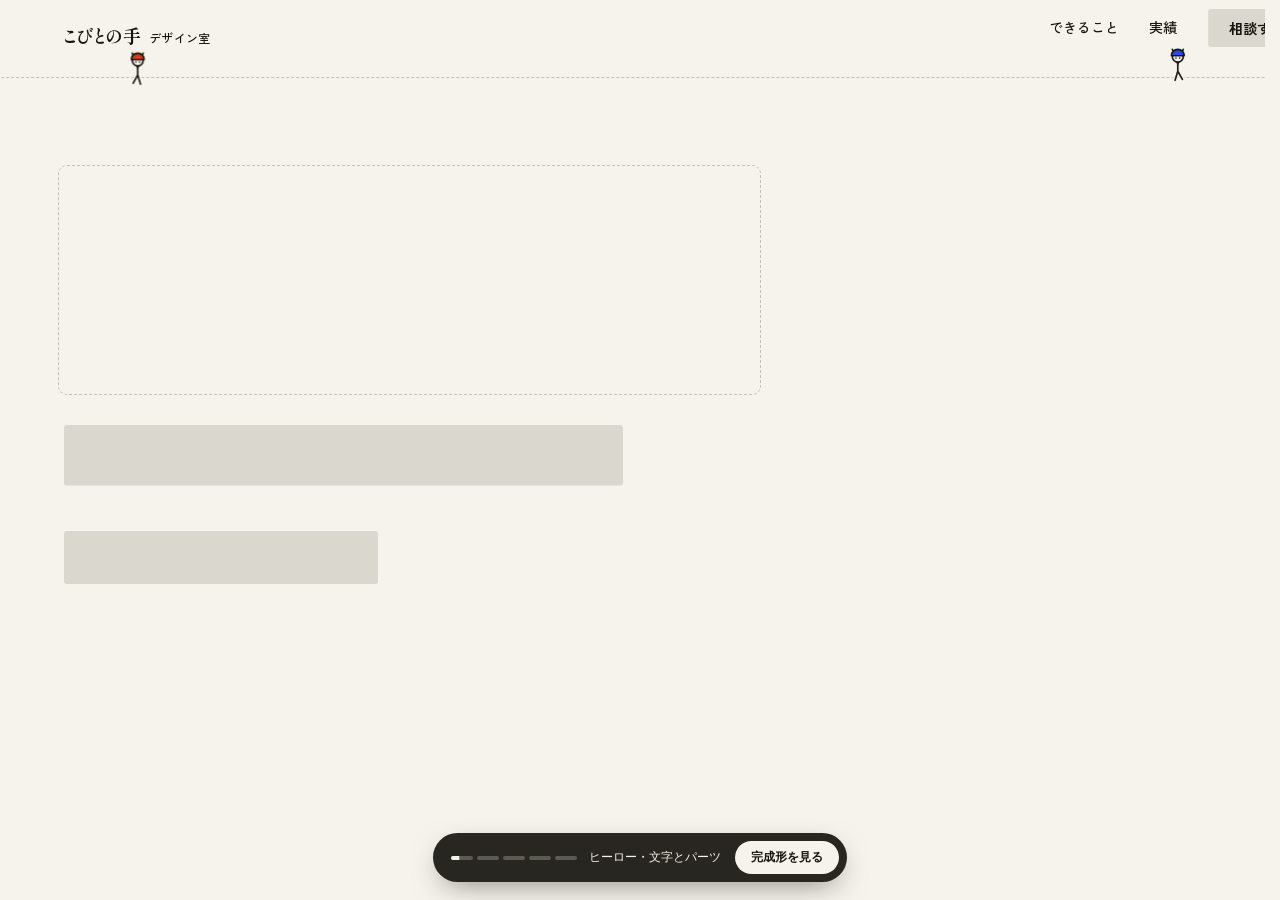
==== commit 4280f996: "組み立てを時間で進むアニメーションに変更(SPEC-05) - 1 場面を約 3.2 秒で自動的に組み立てる - 1 回のスクロールで次の場面へ移動し、組み立てが終わるまで固定する - 全場面が組み上" ====
--- a/index.html
+++ b/index.html
@@ -26,7 +26,7 @@
 </head>
 <body data-mode="static" data-theme="c">
 
-<!-- 完成サイト。演出中は、場面ごとにページの動きを止めて、その場で組み立てる -->
+<!-- 完成サイト。演出中は、場面ごとに約 3 秒のアニメーションで組み立てる -->
 <div id="pin">
   <div id="frame">
     <div id="site">
@@ -110,9 +110,6 @@
 <!-- 小人。固定中だけ画面に入ってくる。操作と読み上げの対象から外す(COM-31) -->
 <div id="crew" aria-hidden="true"></div>
 
-<!-- 先頭でだけ出す案内 -->
-<p id="hint"><span>下にスクロールすると、小人たちがサイトを組み立てます</span><i aria-hidden="true">↓</i></p>
-
 <!-- 進行の表示とスキップ -->
 <div id="controls">
   <div class="ind" aria-hidden="true">
--- a/src/styles/site.css
+++ b/src/styles/site.css
@@ -1,6 +1,7 @@
 /* 完成サイトの見た目(SPEC-20 4.1、6 章)。演出のための指定はここに書かない → build.css */
 *, *::before, *::after { box-sizing: border-box; }
-html { overflow-x: clip; -webkit-text-size-adjust: 100%; }
+/* scrollbar-gutter: 演出中はスクロールを止めるが、スクロールバーの分の幅は空けておく。通常のページに切り替えたときに幅が変わらないようにする */
+html { overflow-x: clip; scrollbar-gutter: stable; -webkit-text-size-adjust: 100%; }
 body { margin: 0; background: var(--paper); }
 html.boot body[data-mode="static"] { visibility: hidden; }
 
--- a/src/styles/ui.css
+++ b/src/styles/ui.css
@@ -1,14 +1,15 @@
 /* 演出のための UI: ページの固定、小人、案内、進行の表示(SPEC-03) */
 
-/* 固定中は、ページ全体を画面に貼り付ける。移動中は通常の流れに戻す */
-body[data-mode="build"] #frame { will-change: transform; }
-body[data-mode="build"] #frame.pinned { position: fixed; left: 0; right: 0; top: 0; }
+/* 組み立てが全部終わるまで、ブラウザのスクロールを止め、ページ全体を画面に貼り付ける(A-09) */
+html.locked, html.locked body { overflow: hidden; overscroll-behavior: none; }
+html.locked body { touch-action: none; }
+body[data-mode="build"] #frame { position: fixed; left: 0; right: 0; top: 0; will-change: transform; }
 
-#crew, #hint, #controls { display: none; }
+#crew, #controls { display: none; }
 
 /* 小人の層。画面に固定。操作を受け取らない */
 body[data-mode="build"] #crew { display: block; position: fixed; inset: 0; z-index: 2; pointer-events: none; overflow: hidden; }
-.worker { position: absolute; left: 0; top: 0; visibility: hidden; will-change: transform; transition: transform 0.12s linear; color: var(--c); }
+.worker { position: absolute; left: 0; top: 0; visibility: hidden; will-change: transform; color: var(--c); }
 
 /* 小人(SPEC-20 4.1)。線画。ヘルメットだけ色を付ける */
 .kobito {
@@ -33,26 +34,12 @@
 /* carry は足元が原点。両手を上げた先(小人の上端)が、運んでいるパーツの下の辺に届く */
 .kobito[data-pose="put"]   { --kx: -42px; --ky: -30px; }
 
-/* 待機の動き(K-08): スクロールが止まっている間だけ */
 @keyframes k-bob { 0%, 100% { translate: 0 0; } 50% { translate: 0 -2px; } }
-body[data-idle] .worker .kobito { animation: k-bob 1.2s ease-in-out infinite; }
-body[data-idle] .worker[data-w="b"] .kobito { animation-delay: -0.4s; }
-body[data-idle] .worker[data-w="c"] .kobito { animation-delay: -0.8s; }
 
 /* 全場面が組み上がったあと、フッターで休憩している 1 人(K-07) */
 .replay-wrap { position: relative; display: inline-block; }
 .kobito.rest { display: none; --c: var(--cursor-a); left: -46px; top: auto; bottom: -9px; animation: k-bob 3s ease-in-out infinite; }
 body[data-complete] .kobito.rest { display: block; }
-
-/* 先頭でだけ出す案内(S-20) */
-body[data-mode="build"] #hint {
-  display: flex; flex-direction: column; align-items: center; gap: 10px;
-  position: fixed; left: 50%; top: 46%; transform: translate(-50%, -50%); z-index: 2; margin: 0; width: min(88vw, 30em);
-  font-family: var(--font-display); font-weight: 700; font-size: clamp(1rem, 0.9rem + 0.6vw, 1.375rem); line-height: 1.6;
-  color: var(--ink); text-align: center; pointer-events: none; transition: opacity 0.3s;
-}
-#hint i { font-style: normal; font-family: var(--font-body); font-size: 1.4em; color: var(--accent); animation: h-nudge 1.4s ease-in-out infinite; }
-@keyframes h-nudge { 0%, 100% { translate: 0 0; } 50% { translate: 0 8px; } }
 
 /* 進行の表示とスキップ(S-21、S-22) */
 body[data-mode="build"] #controls {
@@ -67,6 +54,9 @@
 #controls li { width: 22px; height: 4px; border-radius: 2px; background: rgba(246, 243, 236, 0.25); overflow: hidden; position: relative; }
 #controls li::after { content: ""; position: absolute; inset: 0; background: #F6F3EC; transform-origin: 0 50%; transform: scaleX(var(--f, 0)); }
 #stage-name { min-width: 10em; }
+/* 待機中は、次のスクロールを促す(A-11) */
+@keyframes s-nudge { 0%, 100% { opacity: 1; } 50% { opacity: 0.45; } }
+body[data-waiting] #stage-name { animation: s-nudge 1.6s ease-in-out infinite; }
 #skip { font: inherit; font-weight: 700; color: #16150F; background: #F6F3EC; border: 0; border-radius: 999px; padding: 8px 16px; cursor: pointer; }
 #skip:hover { background: #fff; }
 
@@ -79,4 +69,4 @@
   #controls li { width: 12px; }
   #stage-name { min-width: 8.5em; }
 }
-@media (prefers-reduced-motion: reduce) { #hint i, .kobito.rest { animation: none; } }
+@media (prefers-reduced-motion: reduce) { .kobito.rest, body[data-waiting] #stage-name { animation: none; } }
--- a/src/styles/build.css
+++ b/src/styles/build.css
@@ -10,12 +10,12 @@
 body[data-mode="build"] #site [data-key] * {
   transition: background-color var(--dur-apply) var(--ease-apply), color var(--dur-apply) var(--ease-apply),
     border-color var(--dur-apply) var(--ease-apply), border-radius var(--dur-apply) var(--ease-apply),
-    box-shadow var(--dur-apply) var(--ease-apply), opacity var(--dur-snap) linear, clip-path 0.14s linear;
+    box-shadow var(--dur-apply) var(--ease-apply), opacity var(--dur-snap) linear;
 }
 
-/* パーツは小人と同じ速さで動かす(P-03) */
+/* パーツの位置は毎コマ書き換えるので、transform には補間をかけない(P-03) */
 body[data-mode="build"] #site [data-part] {
-  transition: transform 0.12s linear, background-color var(--dur-apply) var(--ease-apply), color var(--dur-apply) var(--ease-apply),
+  transition: background-color var(--dur-apply) var(--ease-apply), color var(--dur-apply) var(--ease-apply),
     border-color var(--dur-apply) var(--ease-apply), border-radius var(--dur-apply) var(--ease-apply), box-shadow var(--dur-apply) var(--ease-apply);
 }
 
